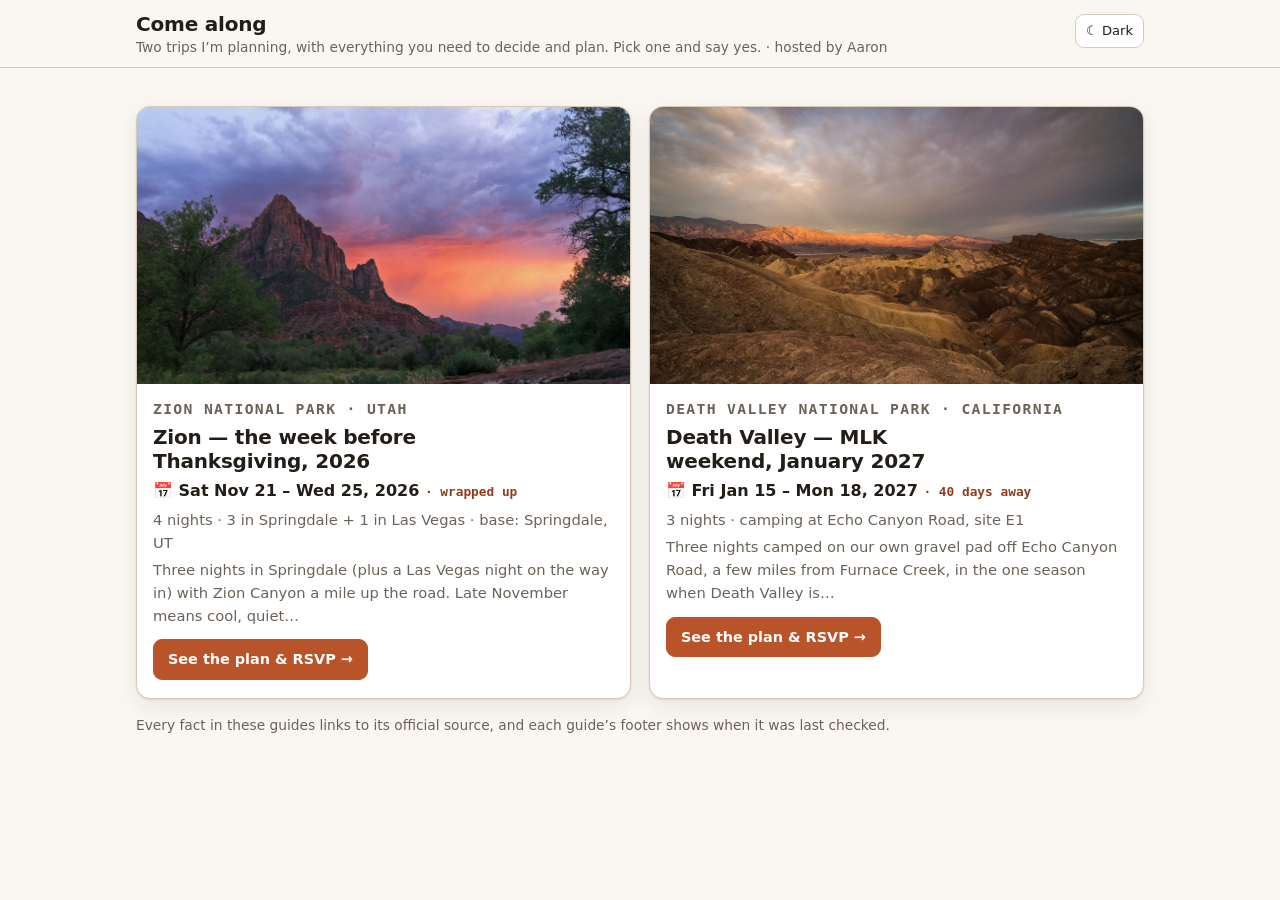
==== index.html @ 767392ad "v1.1: implement the three-persona critique - The Trip: I'm-in RSVP (email/text or copy-to-paste) car" ====
<!doctype html>
<html lang="en"><head><meta charset="utf-8"><meta name="viewport" content="width=device-width,initial-scale=1">
<title>Come along</title><meta name="description" content="Two trips I’m planning, with everything you need to decide and plan. Pick one and say yes.">
<meta property="og:title" content="Come along"><meta property="og:description" content="Two trips I’m planning, with everything you need to decide and plan. Pick one and say yes."><meta property="og:type" content="website"><meta property="og:image" content="https://aaronmsoto.github.io/travel-guides/guides/zion/img/hero.jpg"><meta property="og:url" content="https://aaronmsoto.github.io/travel-guides/"><meta name="twitter:card" content="summary_large_image"><meta name="robots" content="noindex">
<style>/* travel-guides shared theme v2 — tokens first, per-park overrides via --accent */
:root{
  --bg:#faf7f2; --surface:#ffffff; --surface2:#f1ece3; --ink:#221d17; --muted:#6b6259;
  --accent:#b8532a; --accent-ink:#8f3e1d; --accent-soft:#f6e6dd; --on-accent:#ffffff; --line:#d6c9b6;
  --good:#2f7d4a; --good-soft:#e5f2e9; --bad:#b83232; --bad-soft:#f9e6e6;
  --warn:#8a5a00; --warn-soft:#f8efd6; --info:#2a5f8f; --info-soft:#e3edf6;
  --shadow:0 1px 2px rgba(34,29,23,.10),0 8px 24px rgba(34,29,23,.08);
  --mono:ui-monospace,"SF Mono","Cascadia Code",Menlo,Consolas,monospace;
  --sans:system-ui,-apple-system,"Segoe UI",Roboto,"Helvetica Neue",sans-serif;
  --radius:14px; --maxw:1040px; --stick:120px;
}
@media (prefers-color-scheme: dark){:root:not([data-theme="light"]){
  --bg:#15120f; --surface:#1e1a16; --surface2:#28231e; --ink:#efe8df; --muted:#a3988c;
  --accent:#e58a5e; --accent-ink:#f0a57f; --accent-soft:#3a2418; --on-accent:#15120f; --line:#4a4239;
  --good:#5cbf7a; --good-soft:#17301f; --bad:#f08080; --bad-soft:#3a1c1c;
  --warn:#e0b04a; --warn-soft:#332a12; --info:#7fb2e0; --info-soft:#17283a;
  --shadow:0 1px 2px rgba(0,0,0,.35),0 6px 20px rgba(0,0,0,.3);
}}
:root[data-theme="dark"]{
  --bg:#15120f; --surface:#1e1a16; --surface2:#28231e; --ink:#efe8df; --muted:#a3988c;
  --accent:#e58a5e; --accent-ink:#f0a57f; --accent-soft:#3a2418; --on-accent:#15120f; --line:#4a4239;
  --good:#5cbf7a; --good-soft:#17301f; --bad:#f08080; --bad-soft:#3a1c1c;
  --warn:#e0b04a; --warn-soft:#332a12; --info:#7fb2e0; --info-soft:#17283a;
  --shadow:0 1px 2px rgba(0,0,0,.35),0 6px 20px rgba(0,0,0,.3);
}
*{box-sizing:border-box}
html{scroll-behavior:smooth}
html.lb-open{overflow:hidden}
html:has(dialog[open]){overflow:hidden}
body{margin:0;background:var(--bg);color:var(--ink);font:16px/1.55 var(--sans);-webkit-font-smoothing:antialiased}
a{color:var(--accent-ink);text-decoration:underline;text-decoration-color:color-mix(in srgb,var(--accent-ink) 40%,transparent);text-underline-offset:2px}
a:hover{text-decoration-color:currentColor}
h1,h2,h3,h4{line-height:1.2;text-wrap:balance;margin:0 0 .5em;letter-spacing:-.01em}
h2{font-size:1.5rem}
h3{font-size:1.12rem}
p{margin:.35em 0 .9em}
ul,ol{margin:.3em 0 1em;padding-left:1.25em}
li{margin:.3em 0}
img{max-width:100%;display:block}
code{font-family:var(--mono);font-size:.86em;background:var(--surface2);padding:.1em .35em;border-radius:4px}
small{font-size:.82em}
.visually-hidden{position:absolute!important;width:1px;height:1px;overflow:hidden;clip:rect(0 0 0 0);white-space:nowrap}
.skip{position:absolute;left:-999px;top:8px;background:var(--accent);color:var(--on-accent);padding:8px 12px;border-radius:8px;z-index:100}
.skip:focus{left:8px}
.mt{margin-top:.6em}.mt1{margin-top:1em}
a:focus-visible,nav.tabs a:focus-visible,button:focus-visible,select:focus-visible,input:focus-visible,summary:focus-visible,.ph:focus-visible,.tile:focus-visible{outline:2px solid var(--accent);outline-offset:2px}

/* header */
header.site{position:sticky;top:0;z-index:40;background:color-mix(in srgb,var(--bg) 90%,transparent);backdrop-filter:saturate(1.4) blur(10px);border-bottom:1px solid var(--line)}
.masthead{max-width:var(--maxw);margin:0 auto;padding:12px 16px 0;display:flex;align-items:flex-start;gap:12px;flex-wrap:wrap}
.masthead .titles{flex:1;min-width:200px}
.masthead h1{font-size:1.25rem;margin:0;line-height:1.2}
.masthead .sub{color:var(--muted);font-size:.86rem;margin:.1em 0 .6em}
.masthead .crumbs{font-family:var(--mono);font-size:.7rem;letter-spacing:.08em;text-transform:uppercase;color:var(--muted);margin:0 0 .15em}
.masthead .crumbs a{color:inherit;text-decoration:none;display:inline-block;padding:4px 0}
.masthead .crumbs a:hover{color:var(--accent-ink)}
.tools{display:flex;gap:6px;align-items:center;padding-top:2px}
.iconbtn{appearance:none;border:1px solid var(--line);background:var(--surface);color:var(--ink);border-radius:9px;padding:6px 10px;font:inherit;font-size:.82rem;cursor:pointer;display:inline-flex;gap:6px;align-items:center;text-decoration:none;min-height:32px}
.iconbtn:hover{background:var(--surface2)}
.iconbtn .cnt{font-family:var(--mono);font-size:.72rem;background:var(--accent);color:var(--on-accent);border-radius:99px;padding:0 6px;min-width:18px;text-align:center}
nav.tabs{max-width:var(--maxw);margin:0 auto;padding:0 16px;display:flex;gap:2px;overflow-x:auto;scrollbar-width:none;scroll-snap-type:x proximity;mask-image:linear-gradient(90deg,transparent 0,#000 14px,#000 calc(100% - 34px),transparent);-webkit-mask-image:linear-gradient(90deg,transparent 0,#000 14px,#000 calc(100% - 34px),transparent)}
nav.tabs::-webkit-scrollbar{display:none}
nav.tabs a{color:var(--muted);font-size:.92rem;font-weight:600;padding:9px 12px;border-bottom:3px solid transparent;white-space:nowrap;text-decoration:none;scroll-snap-align:center}
nav.tabs a:hover{color:var(--ink)}
nav.tabs a.on{color:var(--accent-ink);border-bottom-color:var(--accent)}
@media (max-width:720px){
  .masthead{padding-top:8px;gap:8px}
  .masthead h1{font-size:1.05rem}
  .masthead .crumbs{display:none}
  .masthead .sub{margin:.05em 0 .3em;font-size:.8rem;overflow:hidden;text-overflow:ellipsis;white-space:nowrap}
  body.scrolled .masthead .sub{display:none}
  .tools{padding-top:0}
  .iconbtn{padding:4px 8px;font-size:.78rem;min-height:28px}
}

main{max-width:var(--maxw);margin:0 auto;padding:22px 16px 80px}
.sec{display:none;scroll-margin-top:calc(var(--stick) + 12px)}
.sec.on{display:block}
.sec>h2.sech{font-size:1.6rem;margin:0 0 .25em}
.sec>p.lede,.lede{color:var(--muted);font-size:1.02rem;margin:0 0 1.2em;max-width:70ch}
.byline{font-family:var(--mono);font-size:.74rem;letter-spacing:.03em;color:var(--muted);margin:0 0 .8em}
[id]{scroll-margin-top:calc(var(--stick) + 12px)}

/* cards & blocks */
.card{background:var(--surface);border:1px solid var(--line);border-radius:var(--radius);padding:18px 20px;margin:0 0 16px;box-shadow:var(--shadow)}
.card>h2:first-child,.card>h3:first-child{margin-top:0}
.eyebrow{font-family:var(--mono);font-size:.7rem;font-weight:600;letter-spacing:.09em;text-transform:uppercase;color:var(--muted);margin:0 0 .4em}
.callout{border-left:4px solid var(--accent);background:var(--accent-soft);border-radius:0 10px 10px 0;padding:12px 16px;margin:0 0 16px}
.callout.warn{border-left-color:var(--warn);background:var(--warn-soft)}
.callout.info{border-left-color:var(--info);background:var(--info-soft)}
.callout.bad{border-left-color:var(--bad);background:var(--bad-soft)}
.callout.compact{padding:8px 12px;margin:.4em 0 .8em}
.callout p:last-child{margin-bottom:0}
.callout.alerts ul{margin:.2em 0 0;padding-left:1.1em}.callout.alerts li{margin:.35em 0}
.stale{font-family:var(--mono);text-transform:none;letter-spacing:0}
.stale.warn{color:var(--warn)}.stale.bad{color:var(--bad);font-weight:700}
.grid2{display:grid;grid-template-columns:repeat(auto-fit,minmax(280px,1fr));gap:16px;align-items:start}
.grid3{display:grid;grid-template-columns:repeat(auto-fit,minmax(220px,1fr));gap:14px;align-items:start}
.grid2>.card,.grid3>.card{margin:0}
.grid2,.grid3{margin-bottom:16px}
.chips{display:flex;flex-wrap:wrap;gap:8px;margin:.3em 0 1em;padding:0;list-style:none}
.chip{font-size:.82rem;background:var(--surface2);border:1px solid var(--line);border-radius:99px;padding:4px 12px;white-space:nowrap}
.tag{font-family:var(--mono);font-size:.68rem;letter-spacing:.04em;border-radius:6px;padding:2px 8px;background:var(--surface2);color:var(--muted);white-space:nowrap;text-transform:uppercase}
.tag.easy{background:var(--good-soft);color:var(--good)}
.tag.moderate{background:var(--warn-soft);color:var(--warn)}
.tag.strenuous,.tag.extreme{background:var(--bad-soft);color:var(--bad)}
.tag.permit{background:var(--info-soft);color:var(--info)}
.tag.type{background:var(--accent-soft);color:var(--accent-ink)}
.tag.reservable{background:var(--info-soft);color:var(--info)}
.tag.first-come{background:var(--good-soft);color:var(--good)}
.tag.mixed{background:var(--warn-soft);color:var(--warn)}
.tag.permit-only{background:var(--bad-soft);color:var(--bad)}
.meta{display:flex;flex-wrap:wrap;gap:6px;margin:0 0 8px}
table{width:100%;border-collapse:collapse;font-size:.92rem}
.tablewrap{overflow-x:auto;margin:.5em 0 1em}
th{text-align:left;font-family:var(--mono);font-size:.7rem;letter-spacing:.07em;text-transform:uppercase;color:var(--muted);font-weight:600;padding:8px 10px;border-bottom:2px solid var(--line)}
td{padding:9px 10px;border-bottom:1px solid var(--line);vertical-align:top}
tr:last-child td{border-bottom:0}
.linkrow{font-size:.86rem;color:var(--muted);margin:.4em 0 0}
.btn{appearance:none;font:inherit;font-size:.9rem;font-weight:600;border-radius:9px;padding:8px 14px;cursor:pointer;border:1px solid var(--line);background:var(--surface);color:var(--ink);text-decoration:none;display:inline-flex;gap:6px;align-items:center;min-height:36px}
.btn:hover{background:var(--surface2)}
.btn.small{padding:5px 10px;font-size:.82rem;min-height:30px}
.btn.primary{background:var(--accent);border-color:var(--accent);color:var(--on-accent)}
.btn.primary:hover{filter:brightness(1.06)}
.btn.ghost{border-color:transparent;background:none;color:var(--muted)}
.btn.ghost:hover{color:var(--ink);background:var(--surface2)}
.btn.ghost.danger{color:var(--bad)}
.btn.on{background:var(--accent-soft);border-color:var(--accent);color:var(--accent-ink)}
.btn[disabled]{opacity:.45;cursor:default}
.cta{display:flex;flex-wrap:wrap;gap:8px;margin:.8em 0 .4em}
details{border:1px solid var(--line);border-radius:10px;background:var(--surface);margin:0 0 10px}
details summary{cursor:pointer;padding:12px 16px;font-weight:600;list-style:none;display:flex;justify-content:space-between;gap:12px}
details summary::-webkit-details-marker{display:none}
details summary::after{content:"+";color:var(--muted);font-family:var(--mono)}
details[open] summary::after{content:"–"}
details .body{padding:0 16px 14px;color:var(--ink)}
details.other{background:none;border-style:dashed}
details.other .body{padding-top:12px}
.credit{font-size:.72rem;color:var(--muted);margin:.35em 0 0;font-family:var(--mono);letter-spacing:.01em;line-height:1.4;overflow-wrap:anywhere}
.credit.inl{display:inline;margin:0}
.credit a{color:inherit;display:inline-block;padding:4px 0}

/* hero */
.hero{position:relative;border-radius:var(--radius);overflow:hidden;margin:0 0 18px;background:var(--surface2);aspect-ratio:21/9;min-height:220px;max-height:460px;width:100%}
.hero img{width:100%;height:100%;object-fit:cover}
.hero .over{position:absolute;inset:auto 0 0 0;padding:28px 22px 16px;background:linear-gradient(transparent,rgba(0,0,0,.72));color:#fff}
.hero .over h2{font-size:clamp(1.5rem,4vw,2.4rem);margin:0;color:#fff;text-shadow:0 1px 8px rgba(0,0,0,.5)}
.hero .over p{margin:.2em 0 0;font-size:1.02rem;opacity:.95;text-shadow:0 1px 6px rgba(0,0,0,.5)}
.hero .credit{position:absolute;right:10px;top:8px;margin:0;background:rgba(0,0,0,.5);color:#fff;padding:2px 8px;border-radius:6px}
.hero .credit a{color:#fff;padding:0}
.facts{display:grid;grid-template-columns:repeat(auto-fit,minmax(128px,1fr));gap:10px;margin:0 0 20px}
.fact{background:var(--surface);border:1px solid var(--line);border-radius:12px;padding:10px 12px}
.fact .l{font-family:var(--mono);font-size:.66rem;letter-spacing:.08em;text-transform:uppercase;color:var(--muted)}
.fact .v{font-weight:650;font-size:.98rem;line-height:1.3;margin-top:2px}
.fact .n{font-size:.78rem;color:var(--muted);margin-top:2px}
.noimg{aspect-ratio:4/3;background:repeating-linear-gradient(135deg,var(--surface2) 0 12px,var(--surface) 12px 24px);min-height:120px;width:100%}

/* seasons */
.season{position:relative}
.season.ours{border-color:var(--accent);box-shadow:0 0 0 2px var(--accent-soft)}
.season .verdict{position:absolute;top:14px;right:14px}
.verdict{font-family:var(--mono);font-size:.68rem;letter-spacing:.06em;text-transform:uppercase;border-radius:6px;padding:3px 8px;font-weight:700}
.verdict.best{background:var(--good-soft);color:var(--good)}
.verdict.good{background:var(--info-soft);color:var(--info)}
.verdict.fair{background:var(--warn-soft);color:var(--warn)}
.verdict.hard{background:var(--bad-soft);color:var(--bad)}
.season .temps{font-family:var(--mono);font-size:.8rem;color:var(--muted);margin:-.3em 0 .6em}

/* top-10 */
.filters{display:flex;flex-wrap:wrap;gap:8px;align-items:center;margin:0 0 16px;position:sticky;top:var(--stick);z-index:30;background:var(--bg);padding:8px 0}
.filters select{font:inherit;font-size:.88rem;color:var(--ink);background:var(--surface);border:1px solid var(--line);border-radius:9px;padding:7px 10px;min-height:36px}
.filters .spacer{flex:1}
.filters .count{font-family:var(--mono);font-size:.78rem;color:var(--muted)}
.fbtn{appearance:none;font:inherit;font-size:.84rem;font-weight:600;border-radius:99px;padding:6px 13px;cursor:pointer;border:1px solid var(--line);background:var(--surface);color:var(--muted);min-height:34px}
.fbtn:hover{color:var(--ink)}
.fbtn.on{background:var(--accent);border-color:var(--accent);color:var(--on-accent)}
@media (max-width:720px){
  .filters{flex-wrap:nowrap;overflow-x:auto;scrollbar-width:none;gap:6px;margin:0 -16px 12px;padding:8px 16px;-webkit-overflow-scrolling:touch}
  .filters::-webkit-scrollbar{display:none}
  .filters .spacer{display:none}.filters .count{white-space:nowrap}
}
.attr{display:grid;grid-template-columns:minmax(0,300px) 1fr;gap:0;overflow:hidden;overflow:clip;padding:0;scroll-margin-top:calc(var(--stick) + 64px)}
.attr.hide{display:none}
.attr .pic{position:relative;background:var(--surface2);align-self:start}
@media (min-width:721px){.attr .pic{position:sticky;top:calc(var(--stick) + 64px)}}
.attr .pic img{width:100%;height:auto;aspect-ratio:4/3;object-fit:cover}
.attr .pic .noimg{aspect-ratio:4/3}
.attr .rank{position:absolute;left:10px;top:10px;width:38px;height:38px;border-radius:99px;background:var(--accent);color:var(--on-accent);font-family:var(--mono);font-weight:700;font-size:1rem;display:grid;place-items:center;box-shadow:0 2px 8px rgba(0,0,0,.35)}
.attr .body{padding:16px 20px 16px}
.attr .head{display:flex;flex-wrap:wrap;gap:8px 10px;align-items:center;margin-bottom:6px}
.attr h3{margin:0;font-size:1.28rem}
.attr .meta{margin:0 0 10px}
.stats{display:flex;flex-wrap:wrap;gap:8px 18px;margin:0 0 12px;padding:10px 12px;background:var(--surface2);border-radius:10px}
.stat{flex:1 1 130px;min-width:120px}
.stat .l{font-family:var(--mono);font-size:.62rem;letter-spacing:.08em;text-transform:uppercase;color:var(--muted)}
.stat .v{font-weight:600;font-size:.92rem;line-height:1.35}
.stat .v small{font-weight:400;color:var(--muted)}
.attr .summary{margin:0 0 .8em}
.attr .best{font-size:.9rem;margin:0 0 .6em}
.attr .tips{margin:.4em 0 .6em}
.attr .tips summary{padding:8px 12px;font-size:.9rem}
.attr .tips .body{padding:0 14px 8px}
.attr .tips ul{margin:.2em 0 .4em}
.attr .foot{display:flex;flex-wrap:wrap;gap:8px 14px;align-items:center;margin-top:8px;font-size:.86rem;color:var(--muted)}
.attr .foot .spacer{flex:1}
.attr .foot .src a{color:var(--muted);display:inline-block;padding:4px 0}
.attr .foot .credit{flex-basis:100%;margin:0}
@media (max-width:720px){.attr{grid-template-columns:1fr;scroll-margin-top:calc(var(--stick) + 12px)}.attr .pic{position:relative;top:auto}.attr .pic img{aspect-ratio:16/9}.stats{gap:8px 12px}.stat{flex:1 1 40%;min-width:0}}
.also li{margin:.6em 0;display:flex;gap:12px;align-items:flex-start}
.also .also-pic{flex:0 0 96px}
.also .also-pic img,.also .also-pic .noimg{width:96px;aspect-ratio:4/3;object-fit:cover;border-radius:8px;min-height:0}
.also .credit{display:block}

/* trip */
.tripbar{display:flex;flex-wrap:wrap;gap:6px 0;align-items:center;background:var(--accent-soft);border:1px solid color-mix(in srgb,var(--accent) 35%,transparent);border-radius:12px;padding:10px 14px;margin:0 0 18px;font-size:.92rem}
.tripbar[hidden]{display:none}
.tripbar>span{padding:0 10px 0 0;margin-right:10px;border-right:1px solid color-mix(in srgb,var(--accent) 30%,transparent)}
.tripbar>span:last-of-type,.tripbar .spacer{border-right:0}
.tripbar .tb-dates{font-weight:700}
.tripbar .tb-count{font-family:var(--mono);font-size:.82rem;font-weight:700;color:var(--accent-ink)}
.tripbar .spacer{flex:1;padding:0;margin:0}
.tripbar .btn{padding:6px 12px;font-size:.84rem}
.tripbar.past{opacity:.8}
@media (max-width:720px){.tripbar>span{border-right:0;padding:0;margin:0;flex-basis:100%}.tripbar .spacer{flex-basis:100%;height:4px}.tripbar .btn{width:100%;justify-content:center}}
.tripfacts .big{font-size:1.15rem;font-weight:700;margin:0 0 .3em;line-height:1.3}
.fact-card .linkrow{margin-top:.5em}
.costs{list-style:none;padding:0;margin:0}
.costs li{display:flex;flex-wrap:wrap;gap:0 8px;justify-content:space-between;padding:6px 0;border-bottom:1px dashed var(--line);font-size:.92rem}
.costs li:last-child{border-bottom:0}
.costs .cl{font-weight:600}.costs .cv{font-family:var(--mono);font-size:.85rem;white-space:nowrap}
.costs small{flex-basis:100%;color:var(--muted)}
.meter{display:grid;grid-template-columns:70px 1fr auto;gap:8px;align-items:center;margin:6px 0}
.meter .l{font-family:var(--mono);font-size:.68rem;text-transform:uppercase;letter-spacing:.06em;color:var(--muted)}
.meter .bar{height:10px;background:var(--surface2);border-radius:99px;overflow:hidden}
.meter .fill{height:100%;background:var(--accent);border-radius:99px;min-width:0}
.meter .v{font-family:var(--mono);font-size:.8rem;white-space:nowrap}
.base{display:grid;grid-template-columns:1fr;gap:16px}
.base.card{padding:18px 20px}
.base h3{font-size:1.3rem}
.base .base-pic img{border-radius:10px;aspect-ratio:4/3;object-fit:cover;width:100%}
@media (min-width:760px){.base{grid-template-columns:1fr 340px}.base .base-pic{order:2}}
.tl{list-style:none;margin:0;padding:0 0 0 2px}
.tl li{display:grid;grid-template-columns:120px 1fr;gap:12px;padding:8px 0;border-bottom:1px dashed var(--line)}
.tl li:last-child{border-bottom:0}
.tl .when{font-family:var(--mono);font-size:.78rem;color:var(--accent-ink);font-weight:600;padding-top:3px}
@media (max-width:520px){.tl li{grid-template-columns:1fr}.tl .when{padding-top:0}}
.tiles{display:grid;grid-template-columns:repeat(auto-fill,minmax(200px,1fr));gap:12px;margin:0 0 20px}
.tile{position:relative;display:block;border-radius:12px;overflow:hidden;background:var(--surface2);aspect-ratio:4/3;text-decoration:none;color:#fff;border:1px solid var(--line)}
.tile img{width:100%;height:100%;object-fit:cover;transition:transform .3s}
.tile:hover img{transform:scale(1.04)}
.tile .noimg{height:100%;min-height:0}
.tile .tile-b{position:absolute;inset:auto 0 0 0;padding:26px 10px 8px;background:linear-gradient(transparent,rgba(0,0,0,.8));display:block;line-height:1.25}
.tile .tile-b b{display:block;font-size:.95rem;text-shadow:0 1px 4px rgba(0,0,0,.6)}
.tile .tile-b small{display:block;font-size:.72rem;opacity:.9}
.tile .tile-n{position:absolute;left:8px;top:-22px;width:26px;height:26px;border-radius:99px;background:var(--accent);color:var(--on-accent);font-family:var(--mono);font-size:.78rem;font-weight:700;display:grid;place-items:center;box-shadow:0 1px 4px rgba(0,0,0,.4)}
.conds{grid-template-columns:repeat(auto-fit,minmax(250px,1fr))}
.conds .card{padding:14px 16px}
.conds p:last-child{margin-bottom:0}
.conds .eyebrow{color:var(--accent-ink)}
.checks{list-style:none;padding:0;margin:.3em 0 .5em}
.checks li{margin:.2em 0}
.checks label{display:flex;gap:10px;align-items:flex-start;cursor:pointer;padding:4px 0}
.checks input{width:20px;height:20px;margin:2px 0 0;accent-color:var(--accent);flex:0 0 auto}
.checks input:checked+span{color:var(--muted);text-decoration:line-through}
.join{border:2px solid var(--accent)}
.join .how{margin-top:.4em}
.keydates .tl li{grid-template-columns:150px 1fr}
@media (max-width:520px){.keydates .tl li{grid-template-columns:1fr}}
.trip-empty{color:var(--muted)}
.trip-list{list-style:none;padding:0;margin:0 0 6px}
.trip-list li{display:flex;gap:10px;align-items:center;padding:8px 0;border-bottom:1px solid var(--line)}
.trip-list li:last-child{border-bottom:0}
.trip-list .n{font-family:var(--mono);color:var(--muted);font-size:.8rem;width:22px}
.trip-list .t{flex:1}
.trip-list .t small{display:block;color:var(--muted)}
.trip-list button{font-size:.8rem}
.flash{animation:flash 1.6s ease-out}
@keyframes flash{0%{box-shadow:0 0 0 3px var(--accent)}100%{box-shadow:var(--shadow)}}

/* stay */
.stay{padding:16px 20px}
.stay h3{margin:0 0 2px}
.stay .where{color:var(--muted);font-size:.9rem;margin:0 0 8px}
.stay.ours{border:2px solid var(--accent)}
.ours-flag{color:var(--accent-ink);margin-bottom:.6em}
.stay-grid{display:grid;grid-template-columns:1fr;gap:14px}
@media (min-width:760px){.stay-grid{grid-template-columns:280px 1fr}}
.stay-pic img{border-radius:10px;aspect-ratio:4/3;object-fit:cover;width:100%}
.kv{display:grid;grid-template-columns:repeat(auto-fit,minmax(150px,1fr));gap:8px 12px;margin:8px 0 10px}
.kv .l{font-family:var(--mono);font-size:.62rem;letter-spacing:.08em;text-transform:uppercase;color:var(--muted)}
.kv .v{font-size:.92rem;font-weight:600}
.amen{display:flex;flex-wrap:wrap;gap:6px;margin:6px 0 10px}
.amen span{font-size:.78rem;background:var(--surface2);border-radius:6px;padding:2px 8px}
details.how summary{font-size:.92rem;padding:10px 14px}

/* safety */
.safety.critical{border-left:4px solid var(--bad)}
.safety.important{border-left:4px solid var(--warn)}
.safety.note{border-left:4px solid var(--info)}

/* photos & map */
.viewsw{display:flex;gap:8px;margin:0 0 14px}
.albh{display:flex;align-items:baseline;gap:12px;margin:.6em 0 .5em;flex-wrap:wrap}
.pgrid{display:grid;grid-template-columns:repeat(auto-fill,minmax(180px,1fr));gap:10px;margin:0 0 20px}
.ph{appearance:none;border:0;padding:0;background:var(--surface2);border-radius:10px;overflow:hidden;cursor:pointer;position:relative;aspect-ratio:4/3;text-align:left;color:#fff}
.ph img{width:100%;height:100%;object-fit:cover;transition:transform .3s}
.ph:hover img{transform:scale(1.03)}
.ph .cap{position:absolute;inset:auto 0 0 0;padding:18px 8px 6px;font-size:.72rem;color:#fff;background:linear-gradient(transparent,rgba(0,0,0,.75));line-height:1.25;display:-webkit-box;-webkit-line-clamp:1;-webkit-box-orient:vertical;overflow:hidden}
.ph:hover .cap,.ph:focus-visible .cap{-webkit-line-clamp:3}
.map{height:min(70vh,560px);border-radius:var(--radius);border:1px solid var(--line);background:var(--surface2)}
.legend{margin:0 0 10px}
.legend li{display:inline-flex;align-items:center;gap:6px;font-size:.82rem;color:var(--muted)}
.pin-key,.pin span{display:inline-grid;place-items:center;width:24px;height:24px;border-radius:99px;color:#fff;font:700 .7rem/1 var(--mono);box-shadow:0 1px 5px rgba(0,0,0,.4);border:2px solid #fff}
.pin span{width:26px;height:26px}
.pin-key.accent,.pin span.accent{background:var(--accent);color:var(--on-accent)}
.pin-key.good,.pin span.good{background:var(--good)}
.pin-key.info,.pin span.info{background:var(--info)}
.leaflet-popup-content{font:14px/1.4 var(--sans);color:#222}
.lightbox{border:0;padding:0;background:transparent;max-width:100vw;max-height:100vh;width:100vw;height:100vh;margin:0}
.lightbox::backdrop{background:rgba(0,0,0,.96)}
.lightbox figure{margin:0;width:100vw;height:100vh;display:flex;flex-direction:column;align-items:center;justify-content:center;gap:10px;padding:16px}
.lightbox img{max-width:100%;max-height:calc(100vh - 110px);object-fit:contain;border-radius:8px}
.lightbox figcaption{color:#fff;text-align:center;max-width:70ch}
.lightbox .lb-cap{display:block;font-size:1rem}
.lightbox .lb-meta{display:block;font-size:.8rem;opacity:.75;font-family:var(--mono)}
.lightbox .lb-meta a{color:#fff}
.lb-x,.lb-nav{position:fixed;appearance:none;border:0;background:rgba(255,255,255,.12);color:#fff;font-size:1.8rem;line-height:1;width:46px;height:46px;border-radius:99px;cursor:pointer;z-index:2}
.lb-x{top:14px;right:14px}
.lb-nav{top:50%;transform:translateY(-50%)}
.lb-prev{left:12px}.lb-next{right:12px}
.lb-x:hover,.lb-nav:hover{background:rgba(255,255,255,.28)}
@media (max-width:600px){.lb-nav{top:auto;bottom:14px;transform:none}}

/* footer */
footer.site{max-width:var(--maxw);margin:0 auto;padding:20px 16px 60px;color:var(--muted);font-size:.84rem;border-top:1px solid var(--line)}
footer.site h2{font-size:1rem;color:var(--ink)}
footer.site ul{columns:2;column-gap:30px}
@media (max-width:640px){footer.site ul{columns:1}}
footer.site li{break-inside:avoid}

/* landing */
.guides{display:grid;grid-template-columns:repeat(auto-fit,minmax(300px,1fr));gap:18px;margin:16px 0}
.gcard{display:block;text-decoration:none;color:inherit;border:1px solid var(--line);border-radius:var(--radius);overflow:hidden;background:var(--surface);box-shadow:var(--shadow)}
.gcard:hover{border-color:var(--accent)}
.gcard img,.gcard .noimg{aspect-ratio:16/9;object-fit:cover;width:100%;min-height:0}
.gcard .b{padding:14px 16px}
.gcard h2{margin:0 0 .3em;font-size:1.25rem}
.gcard p{margin:0 0 .3em;color:var(--muted);font-size:.92rem}
.gcard .gdates{color:var(--ink);font-weight:700;font-size:1rem}
.gcard .gdates .tb-count{font-family:var(--mono);font-size:.8rem;color:var(--accent-ink);font-weight:600}
.gcard .cta{margin-top:.8em}

/* motion */
@media (prefers-reduced-motion: reduce){
  html{scroll-behavior:auto}
  *,*::before,*::after{animation-duration:.01ms!important;animation-iteration-count:1!important;transition-duration:.01ms!important}
}

@media print{
  header.site{position:static;backdrop-filter:none}
  nav.tabs,.tools,.filters,.btn,.skip,.tripbar,.viewsw,#mapwrap,.cta,.copylink{display:none!important}
  .sec{display:block!important;break-before:page}
  .sec:first-of-type{break-before:auto}
  .attr{grid-template-columns:1fr}
  .attr .pic{position:static}
  .attr .pic img{max-height:260px}
  details{border:0}details summary::after{content:""}
  details:not([open]) .body{display:block}
  a{color:inherit;text-decoration:none}
  a[href^="http"]::after{content:" (" attr(href) ")";font-size:.8em;word-break:break-all;color:#555}
  .credit a::after,.hero .credit a::after,nav a::after{content:""}
  #tripCountdown,#tripCountdown2,#staleNote{display:none}
  body{font-size:12px}
  body.print-picks .sec{display:none!important}
  body.print-picks #trip{display:block!important;break-before:auto}
  body.print-picks #trip>*:not(#picks):not(.sech){display:none!important}
}
</style></head><body data-slug="landing" data-name="Come along">
<a class="skip" href="#main">Skip to content</a>
<header class="site"><div class="masthead"><div class="titles"><h1>Come along</h1><p class="sub">Two trips I’m planning, with everything you need to decide and plan. Pick one and say yes. · hosted by Aaron</p></div><div class="tools"><button type="button" class="iconbtn" id="themeBtn">☾ Dark</button></div></div></header>
<main id="main"><div class="guides"><a class="gcard" href="guides/zion/index.html#trip"><img src="guides/zion/img/hero.jpg" alt="Zion Canyon at sunrise with the Virgin River below towering red and cream sandstone walls" loading="lazy" onerror="this.replaceWith(Object.assign(document.createElement('div'),{className:'noimg'}))"><div class="b"><p class="eyebrow">Zion National Park · Utah</p><h2>Zion — the week before Thanksgiving, 2026</h2><p class="gdates">📅 Sat Nov 21 – Wed 25, 2026 <span class="tb-count" data-start="2026-11-21" data-end="2026-11-25"></span></p><p>4 nights · 3 in Springdale + 1 in Las Vegas · base: Springdale, UT</p><p class="linkrow">Three nights in Springdale (plus a Las Vegas night on the way in) with Zion Canyon a mile up the road. Late November means cool, quiet…</p><p class="cta"><span class="btn primary">See the plan &amp; RSVP →</span></p></div></a><a class="gcard" href="guides/death-valley/index.html#trip"><img src="guides/death-valley/img/zabriskie-point.jpg" alt="Sunrise light on the golden badlands at Zabriskie Point, Death Valley" loading="lazy" onerror="this.replaceWith(Object.assign(document.createElement('div'),{className:'noimg'}))"><div class="b"><p class="eyebrow">Death Valley National Park · California</p><h2>Death Valley — MLK weekend, January 2027</h2><p class="gdates">📅 Fri Jan 15 – Mon 18, 2027 <span class="tb-count" data-start="2027-01-15" data-end="2027-01-18"></span></p><p>3 nights · camping at Echo Canyon Road, site E1</p><p class="linkrow">Three nights camped on our own gravel pad off Echo Canyon Road, a few miles from Furnace Creek, in the one season when Death Valley is…</p><p class="cta"><span class="btn primary">See the plan &amp; RSVP →</span></p></div></a></div>
<p class="linkrow">Every fact in these guides links to its official source, and each guide’s footer shows when it was last checked.</p></main>
<script>"use strict";
(function(){
  const SLUG=document.body.dataset.slug||"guide";
  const KEY="tg:"+SLUG;
  const $=(s,r)=>(r||document).querySelector(s), $$=(s,r)=>Array.from((r||document).querySelectorAll(s));
  function esc(s){return String(s).replace(/&/g,"&amp;").replace(/</g,"&lt;")}
  function load(){try{return JSON.parse(localStorage.getItem(KEY)||"{}")||{}}catch(e){return {}}}
  function save(st){try{localStorage.setItem(KEY,JSON.stringify(st))}catch(e){}}
  let ST=load(); if(!Array.isArray(ST.trip))ST.trip=[]; if(!ST.pack||typeof ST.pack!=="object")ST.pack={};
  const REDUCE=matchMedia("(prefers-reduced-motion: reduce)").matches;
  const SB=REDUCE?"auto":"smooth";
  const RSVP=(()=>{try{return JSON.parse(($("#rsvpdata")||{}).textContent||"null")}catch(e){return null}})();
  function announce(msg){const n=$("#copyStatus");if(n){n.textContent="";setTimeout(()=>n.textContent=msg,20)}}

  // ---- theme toggle ----
  const tbtn=$("#themeBtn");
  function applyTheme(){
    let t=null;try{t=localStorage.getItem("tg:theme")}catch(e){}
    if(t)document.documentElement.dataset.theme=t;else delete document.documentElement.dataset.theme;
    if(tbtn){const dark=t?t==="dark":matchMedia("(prefers-color-scheme: dark)").matches;tbtn.textContent=dark?"☀︎ Light":"☾ Dark";tbtn.setAttribute("aria-label",dark?"Switch to light theme":"Switch to dark theme")}
  }
  if(tbtn)tbtn.addEventListener("click",()=>{
    const cur=document.documentElement.dataset.theme||(matchMedia("(prefers-color-scheme: dark)").matches?"dark":"light");
    const nxt=cur==="dark"?"light":"dark";try{localStorage.setItem("tg:theme",nxt)}catch(e){}applyTheme();
  });
  applyTheme();

  // ---- countdown (guide banner + landing cards) ----
  function countdown(el){
    const st=new Date(el.dataset.start+"T00:00:00"),en=new Date(el.dataset.end+"T23:59:59"),now=new Date();
    const days=Math.ceil((st-now)/864e5);
    return days>1?days+" days away":days===1?"tomorrow":now<=en?"happening now":"wrapped up";
  }
  $$(".gcard .tb-count").forEach(n=>n.textContent="· "+countdown(n));

  // ---- section router (hash-based, shareable) ----
  const secs=$$("main section.sec"), tabs=$$("nav.tabs a[data-sec]");
  if(!secs.length)return;
  function stickyOffset(){
    const hd=$("header.site");let off=hd?hd.offsetHeight:0;
    const f=$(".filters");if(f&&getComputedStyle(f).position==="sticky"&&f.offsetParent)off+=f.offsetHeight;
    return off+12;
  }
  function scrollToEl(el){const y=el.getBoundingClientRect().top+window.scrollY-stickyOffset();window.scrollTo({top:Math.max(0,y),behavior:SB})}
  function show(id,sub){
    let i=secs.findIndex(s=>s.id===id);
    if(i<0){i=0;try{history.replaceState(null,"","#"+secs[0].id)}catch(e){}}
    secs.forEach((s,k)=>s.classList.toggle("on",k===i));
    tabs.forEach(a=>{const on=a.dataset.sec===secs[i].id;a.classList.toggle("on",on);a.setAttribute("aria-current",on?"page":"false")});
    document.title=(secs[i].dataset.title||"")+" · "+document.body.dataset.name;
    const tbar=$(".tripbar");if(tbar)tbar.hidden=(secs[i].id==="trip");
    const note=$("#routeNote");if(note)note.remove();
    if(sub&&!/^picks=/.test(sub)){
      const el=document.getElementById(sub);
      if(el){el.classList.remove("hide");requestAnimationFrame(()=>{scrollToEl(el);el.classList.add("flash");setTimeout(()=>el.classList.remove("flash"),1800)})}
      else{secs[i].insertAdjacentHTML("afterbegin",'<p class="callout warn" id="routeNote" role="status">We couldn’t find that spot in this guide — here’s the full section.</p>');window.scrollTo({top:0})}
    } else window.scrollTo({top:0});
    const tab=tabs[i];if(tab&&tab.scrollIntoView)tab.scrollIntoView({inline:"center",block:"nearest"});
  }
  function parseHash(){const h=location.hash.replace(/^#/,"");const k=h.indexOf("/");return k<0?[h,""]:[h.slice(0,k),h.slice(k+1)]}
  function route(){
    const [id,sub]=parseHash();
    if(sub&&/^picks=/.test(sub)){ // incoming shared picks: merge into local list
      const ids=sub.slice(6).split(",").filter(Boolean);let added=0;
      ids.forEach(x=>{if(document.getElementById(x)&&!ST.trip.includes(x)){ST.trip.push(x);added++}});
      if(added){save(ST)}
      try{history.replaceState(null,"","#trip/picks")}catch(e){}
      show("trip","picks");tripBtnState();return;
    }
    show(id||secs[0].id,sub);
  }
  window.addEventListener("hashchange",route);
  try{history.scrollRestoration="manual"}catch(e){}
  function setStick(){const hd=$("header.site");if(hd)document.documentElement.style.setProperty("--stick",hd.offsetHeight+"px")}
  setStick();window.addEventListener("resize",setStick);
  // compact masthead once scrolled (mobile)
  let lastScrolled=false;
  window.addEventListener("scroll",()=>{const s=window.scrollY>60;if(s!==lastScrolled){lastScrolled=s;document.body.classList.toggle("scrolled",s);setStick()}},{passive:true});

  // ---- trip countdown + share ----
  const tb=$(".tripbar");
  if(tb){const txt=countdown(tb);$$("#tripCountdown,#tripCountdown2").forEach(n=>n.textContent=txt);if(txt==="wrapped up")tb.classList.add("past")}
  function copy(text,btn,label,done){
    (navigator.clipboard?navigator.clipboard.writeText(text):Promise.reject()).then(()=>{if(btn){const o=btn.textContent;btn.textContent=done||"Copied ✓";setTimeout(()=>btn.textContent=o,1800)}announce(label||"Copied to clipboard")},()=>{prompt("Copy this:",text)});
  }
  function pageUrl(){return (RSVP&&RSVP.url)||(location.origin+location.pathname)}

  // ---- staleness ----
  (function(){const v=document.body.dataset.verified;const n=$("#staleNote");if(!v||!n)return;const days=Math.floor((Date.now()-new Date(v+"T00:00:00"))/864e5);
    if(days>90){n.textContent="· "+days+" days old — re-check the official pages";n.className="stale bad"}else if(days>30){n.textContent="· checked "+days+" days ago — confirm before you go";n.className="stale warn"}})();

  // ---- Top-10 filters ----
  const cards=$$(".attr");
  const fbar=$("#filters");
  const F={type:"all",diff:"all",permit:false,trip:false};
  function applyFilters(){
    let n=0;
    cards.forEach(c=>{
      const d=c.dataset;let ok=true;
      if(F.type!=="all"&&F.type!==(d.type||""))ok=false;
      if(F.diff!=="all"&&F.diff!==(d.difficulty||""))ok=false;
      if(F.permit&&d.permit!=="none")ok=false;
      if(F.trip&&!ST.trip.includes(c.id))ok=false;
      c.classList.toggle("hide",!ok); if(ok)n++;
    });
    const cnt=$("#fcount");if(cnt)cnt.textContent=n===cards.length?"Showing all "+n:"Showing "+n+" of "+cards.length;
    const none=$("#fnone");if(none)none.hidden=n>0;
    const clr=$("#fclear");if(clr)clr.disabled=(F.type==="all"&&F.diff==="all"&&!F.permit&&!F.trip);
  }
  if(fbar){
    fbar.addEventListener("click",e=>{
      const b=e.target.closest("[data-ftype]");if(b){F.type=b.dataset.ftype;$$("[data-ftype]",fbar).forEach(x=>{x.classList.toggle("on",x===b);x.setAttribute("aria-pressed",x===b)});applyFilters();return}
      const t=e.target.closest("[data-ftoggle]");if(t){F[t.dataset.ftoggle]=!F[t.dataset.ftoggle];t.classList.toggle("on",F[t.dataset.ftoggle]);t.setAttribute("aria-pressed",F[t.dataset.ftoggle]);applyFilters()}
    });
    const sel=$("#fdiff",fbar);if(sel)sel.addEventListener("change",()=>{F.diff=sel.value;applyFilters()});
    const clr=$("#fclear");if(clr)clr.addEventListener("click",()=>{F.type="all";F.diff="all";F.permit=false;F.trip=false;$$("[data-ftype]",fbar).forEach(x=>{x.classList.toggle("on",x.dataset.ftype==="all");x.setAttribute("aria-pressed",x.dataset.ftype==="all")});$$("[data-ftoggle]",fbar).forEach(x=>{x.classList.remove("on");x.setAttribute("aria-pressed","false")});if(sel)sel.value="all";applyFilters()});
  }

  // ---- My picks (localStorage + shareable) ----
  function pickNames(){return ST.trip.map(id=>cards.find(c=>c.id===id)).filter(Boolean).map(c=>c.dataset.name)}
  function picksUrl(){return pageUrl()+"#trip/picks="+ST.trip.join(",")}
  function rsvpText(){
    const who=RSVP?RSVP.contactName||RSVP.host:"";
    const names=pickNames();
    return "Hi "+(who||"there")+" — I’m in for "+(RSVP?RSVP.title+" ("+RSVP.dates+")":"the trip")+".\n"+
      "People: \nNights: \nDriving: \n"+(names.length?"My picks: "+names.join(", ")+"\n":"")+(names.length?picksUrl():pageUrl());
  }
  function tripBtnState(){
    cards.forEach(c=>{const b=$(".addtrip",c);if(!b)return;const on=ST.trip.includes(c.id);b.classList.toggle("on",on);b.setAttribute("aria-pressed",on);b.textContent=on?"✓ In my picks":"+ Add to my picks"});
    const cnt=$("#tripCount");if(cnt){cnt.textContent=ST.trip.length;cnt.hidden=!ST.trip.length}
    renderTrip();
  }
  function renderTrip(){
    const box=$("#picksBox");if(!box)return;
    if(!ST.trip.length){box.innerHTML='<p class="trip-empty">Nothing picked yet. Tap a tile above or open <a href="#top10">Top 10</a> and hit <b>Add to my picks</b> on anything you’d want to do. Your picks are kept in this browser and go out with your RSVP.</p>';return}
    let permits=0;
    const items=ST.trip.map(id=>cards.find(c=>c.id===id)).filter(Boolean).map((c,i)=>{
      const d=c.dataset;if(d.permit!=="none")permits++;
      return '<li><span class="n">'+(i+1)+'</span><span class="t"><a href="#top10/'+esc(c.id)+'">'+esc(d.name)+'</a><small>'+esc([d.typeLabel,d.difficultyLabel,d.time].filter(Boolean).join(" · "))+(d.permit!=="none"?' · permit '+esc(d.permit):'')+'</small></span><button type="button" class="btn ghost rmtrip" data-id="'+esc(c.id)+'" aria-label="Remove '+esc(d.name)+'">Remove</button></li>';
    }).join("");
    box.innerHTML='<ul class="trip-list">'+items+'</ul><p class="linkrow">'+ST.trip.length+' of '+cards.length+' picked'+(permits?' · <b>'+permits+'</b> need'+(permits>1?'':'s')+' a permit or lottery':'')+' · kept in this browser</p>'+
      '<p class="cta"><button type="button" class="btn primary" id="picksSend">Send my picks with my RSVP</button> <button type="button" class="btn" id="picksCopy">Copy a link to my picks</button> <button type="button" class="btn ghost" id="tripPrint">Print my picks</button> <button type="button" class="btn ghost danger" id="tripClear">Clear</button></p>';
    $("#picksSend",box).addEventListener("click",()=>{const r=$(".rsvp");if(r)r.click();else copy(rsvpText(),$("#picksSend",box),"RSVP copied","Copied ✓")});
    $("#picksCopy",box).addEventListener("click",e=>copy(picksUrl(),e.currentTarget,"Link to your picks copied"));
    $("#tripPrint",box).addEventListener("click",()=>{document.body.classList.add("print-picks");addEventListener("afterprint",()=>document.body.classList.remove("print-picks"),{once:true});window.print()});
    $("#tripClear",box).addEventListener("click",()=>{if(confirm("Clear your picks?")){ST.trip=[];save(ST);tripBtnState();applyFilters()}});
  }
  document.addEventListener("click",e=>{
    const b=e.target.closest(".addtrip");if(b){const c=b.closest(".attr");const i=ST.trip.indexOf(c.id);if(i>=0)ST.trip.splice(i,1);else ST.trip.push(c.id);save(ST);tripBtnState();if(F.trip)applyFilters();announce(i>=0?"Removed from your picks":"Added to your picks");return}
    const r=e.target.closest(".rmtrip");if(r){ST.trip=ST.trip.filter(x=>x!==r.dataset.id);save(ST);tripBtnState();if(F.trip)applyFilters();return}
    const cp=e.target.closest(".copylink");if(cp){copy(pageUrl()+"#top10/"+cp.dataset.id,cp,"Link copied","Link copied");return}
    const sp=e.target.closest(".sharepage");if(sp){copy(pageUrl()+"#trip",sp,"Link copied","Link copied ✓");return}
    const rs=e.target.closest(".rsvp");
    if(rs){
      const text=rsvpText();
      if(rs.dataset.kind==="mail"){const subj=(RSVP?RSVP.title:"Trip")+" — count me in";rs.href=rs.href.split("?")[0]+"?subject="+encodeURIComponent(subj)+"&body="+encodeURIComponent(text);return}
      if(rs.dataset.kind==="sms"){rs.href=rs.href.split("?")[0]+"?&body="+encodeURIComponent(text);return}
      e.preventDefault();copy(text,rs,"RSVP copied — paste it into the chat","RSVP copied ✓ — paste it into the chat");
    }
  });
  tripBtnState();applyFilters();

  // ---- packing checklist ----
  const packs=$$("[data-pack]");
  function packState(){packs.forEach(c=>{c.checked=!!ST.pack[c.dataset.pack]});const n=packs.filter(c=>c.checked).length;const pc=$("#packCount");if(pc)pc.textContent=packs.length?(n+" of "+packs.length+" packed · ticks are saved in this browser"):""}
  packs.forEach(c=>c.addEventListener("change",()=>{ST.pack[c.dataset.pack]=c.checked;save(ST);packState()}));
  packState();

  // ---- photos: grid/map switch, lightbox, lazy Leaflet map ----
  const MD=(()=>{try{return JSON.parse(($("#mapdata")||{}).textContent||"null")}catch(e){return null}})();
  const lb=$("#lightbox");let lbi=0;
  function lbShow(i){
    if(!MD||!MD.photos.length||!lb)return;lbi=(i+MD.photos.length)%MD.photos.length;const p=MD.photos[lbi];
    const im=$("img",lb);im.src=p.file;im.alt=p.caption||"";
    $(".lb-cap",lb).textContent=p.caption||"";
    const meta=[p.album,p.placeName?(p.approx?"near ":"")+p.placeName:null,p.taken?p.taken.slice(0,10):null].filter(Boolean).join(" · ");
    $(".lb-meta",lb).innerHTML=esc(meta)+(p.place&&p.place!=="base"?' · <a href="#top10/'+esc(p.place)+'">see the card</a>':'')+"  ("+(lbi+1)+"/"+MD.photos.length+")";
    if(!lb.open){lb.showModal();document.documentElement.classList.add("lb-open")}
    const nx=MD.photos[(lbi+1)%MD.photos.length];if(nx){const pre=new Image();pre.src=nx.file}
  }
  document.addEventListener("click",e=>{
    const ph=e.target.closest(".ph[data-i]");if(ph){lbShow(+ph.dataset.i);return}
    const nb=e.target.closest("[data-lb]");if(nb&&lb){const k=nb.dataset.lb;if(k==="close")lb.close();else lbShow(lbi+(k==="next"?1:-1));return}
    if(lb&&lb.open&&e.target===lb)lb.close();
  });
  if(lb){lb.addEventListener("keydown",e=>{if(e.key==="ArrowRight")lbShow(lbi+1);else if(e.key==="ArrowLeft")lbShow(lbi-1)});
    let tx=null;lb.addEventListener("touchstart",e=>{tx=e.touches[0].clientX},{passive:true});
    lb.addEventListener("touchmove",e=>{e.preventDefault()},{passive:false});
    lb.addEventListener("touchend",e=>{if(tx===null)return;const dx=e.changedTouches[0].clientX-tx;if(Math.abs(dx)>50)lbShow(lbi+(dx<0?1:-1));tx=null});
    lb.addEventListener("close",()=>{$("img",lb).src="";document.documentElement.classList.remove("lb-open")});}
  let mapObj=null,leafletLoading=null;
  const LEAFLET={js:"https://cdnjs.cloudflare.com/ajax/libs/leaflet/1.9.4/leaflet.min.js",jsSri:"sha384-NElt3Op+9NBMCYaef5HxeJmU4Xeard/Lku8ek6hoPTvYkQPh3zLIrJP7KiRocsxO",css:"https://cdnjs.cloudflare.com/ajax/libs/leaflet/1.9.4/leaflet.min.css",cssSri:"sha384-c6Rcwz4e4CITMbu/NBmnNS8yN2sC3cUElMEMfP3vqqKFp7GOYaaBBCqmaWBjmkjb"};
  function loadLeaflet(){
    if(window.L)return Promise.resolve();
    if(leafletLoading)return leafletLoading;
    leafletLoading=new Promise((res,rej)=>{
      const css=document.createElement("link");css.rel="stylesheet";css.href=LEAFLET.css;css.integrity=LEAFLET.cssSri;css.crossOrigin="anonymous";document.head.appendChild(css);
      const sc=document.createElement("script");sc.src=LEAFLET.js;sc.integrity=LEAFLET.jsSri;sc.crossOrigin="anonymous";sc.onload=res;sc.onerror=rej;document.head.appendChild(sc);
    });return leafletLoading;
  }
  function buildMap(){
    if(mapObj||!MD||!window.L)return;
    const el=$("#map");if(!el)return;
    mapObj=L.map(el,{scrollWheelZoom:false});
    L.tileLayer("https://tile.openstreetmap.org/{z}/{x}/{y}.png",{maxZoom:17,attribution:"© OpenStreetMap"}).addTo(mapObj);
    const bounds=[];
    const pin=(cls,txt)=>L.divIcon({className:"pin",html:'<span class="'+cls+'">'+txt+'</span>',iconSize:[26,26],iconAnchor:[13,13],popupAnchor:[0,-12]});
    MD.points.forEach(p=>{
      const isBase=p.kind==="base";
      const m=L.marker([p.lat,p.lng],{icon:pin(isBase?"info":"accent",isBase?"⌂":p.rank),title:p.name,zIndexOffset:isBase?500:0}).addTo(mapObj);
      m.bindPopup('<b>'+esc(p.name)+'</b>'+(p.thumb?'<br><img src="'+p.thumb+'" alt="" style="width:180px;border-radius:6px;margin-top:6px">':'')+(isBase?'':'<br><a href="#top10/'+esc(p.id)+'">Open card</a>'));
      bounds.push([p.lat,p.lng]);
    });
    const groups={};MD.photos.forEach((p,i)=>{if(p.lat==null)return;const k=p.lat.toFixed(4)+","+p.lng.toFixed(4);(groups[k]=groups[k]||[]).push(i)});
    Object.values(groups).forEach(ids=>{
      const p=MD.photos[ids[0]];const off=p.approx?0.006:0;
      const m=L.marker([p.lat+off,p.lng-off],{icon:pin("good","📷"),title:ids.length+" photo(s)",zIndexOffset:1000}).addTo(mapObj);
      m.bindPopup('<div class="popphotos">'+ids.map(i=>'<img src="'+MD.photos[i].thumb+'" alt="" data-lbi="'+i+'" style="width:84px;height:64px;object-fit:cover;border-radius:5px;margin:2px;cursor:pointer">').join("")+'</div><small>'+ids.length+' photo'+(ids.length>1?'s':'')+(p.placeName?' '+(p.approx?'near ':'at ')+esc(p.placeName):'')+'</small>');
      bounds.push([p.lat,p.lng]);
    });
    if(bounds.length)mapObj.fitBounds(bounds,{padding:[30,30]});else mapObj.setView(MD.center||[37,-113],MD.zoom||9);
    el.addEventListener("click",e=>{const t=e.target.closest("[data-lbi]");if(t)lbShow(+t.dataset.lbi)});
  }
  const vsw=$(".viewsw");
  if(vsw){vsw.addEventListener("click",e=>{
    const b=e.target.closest("[data-view]");if(!b)return;
    $$("[data-view]",vsw).forEach(x=>{x.classList.toggle("on",x===b);x.setAttribute("aria-pressed",x===b)});
    const map=b.dataset.view==="map";$("#pgridwrap").hidden=map;$("#mapwrap").hidden=!map;
    if(map){loadLeaflet().then(()=>{buildMap();mapObj&&setTimeout(()=>mapObj.invalidateSize(),50)}).catch(()=>{$("#map").innerHTML='<p class="card">The map needs an internet connection to load.</p>'})}
  })}

  // ---- units toggle (mi ↔ km / °F ↔ °C) ----
  const ubtn=$("#unitBtn");
  const num=s=>parseFloat(String(s).replace(/,/g,""));
  const f2c=v=>Math.round((num(v)-32)*5/9), mi2km=v=>{const k=num(v)*1.609;return k<10?(Math.round(k*10)/10):Math.round(k)}, ft2m=v=>Math.round(num(v)*0.3048).toLocaleString("en-US");
  const N="(\\d[\\d,]*(?:\\.\\d+)?)";
  function convText(s,metric){
    if(!metric)return s;
    return s.replace(new RegExp(N+"\\s*(?:–|-)\\s*"+N+"\\s*°F","g"),(m,a,b)=>f2c(a)+"–"+f2c(b)+"°C")
            .replace(new RegExp(N+"\\s*°F","g"),(m,a)=>f2c(a)+"°C")
            .replace(new RegExp(N+"s\\s*°F","g"),(m,a)=>f2c(a)+"s °C")
            .replace(new RegExp(N+"\\s*(?:–|-)\\s*"+N+"\\s*(?:mi\\b|miles?\\b)","g"),(m,a,b)=>mi2km(a)+"–"+mi2km(b)+" km")
            .replace(new RegExp(N+"\\s*(?:mi\\b(?!n)|miles?\\b)","g"),(m,a)=>mi2km(a)+" km")
            .replace(new RegExp(N+"\\s*(?:–|-)\\s*"+N+"\\s*(?:ft\\b|feet\\b|foot\\b)","g"),(m,a,b)=>ft2m(a)+"–"+ft2m(b)+" m")
            .replace(new RegExp(N+"[- ]?(?:ft\\b|feet\\b|foot\\b)","g"),(m,a)=>ft2m(a)+" m")
            .replace(/\ba mile\b/g,"1.6 km").replace(/\bhalf a mile\b/g,"800 m").replace(/\ba half-mile\b/g,"an 800 m");
  }
  const unitNodes=$$("[data-units]");
  unitNodes.forEach(n=>n.dataset.orig=n.innerHTML);
  function applyUnits(){
    let metric=false;try{metric=localStorage.getItem("tg:units")==="metric"}catch(e){}
    unitNodes.forEach(n=>{n.innerHTML=convText(n.dataset.orig,metric)});
    if(ubtn){ubtn.innerHTML='<span class="visually-hidden">Units: </span>'+(metric?"km / °C":"mi / °F");ubtn.setAttribute("aria-pressed",metric);ubtn.title=metric?"Showing metric — click for miles and °F":"Showing miles and °F — click for metric"}
  }
  if(ubtn)ubtn.addEventListener("click",()=>{let m=false;try{m=localStorage.getItem("tg:units")==="metric";localStorage.setItem("tg:units",m?"imperial":"metric")}catch(e){}applyUnits()});
  applyUnits();

  route();
  const toTop=()=>{const [,sub]=parseHash();if(!sub)window.scrollTo(0,0)};
  setTimeout(toTop,0);window.addEventListener("load",()=>setTimeout(toTop,30));
})();
</script></body></html>
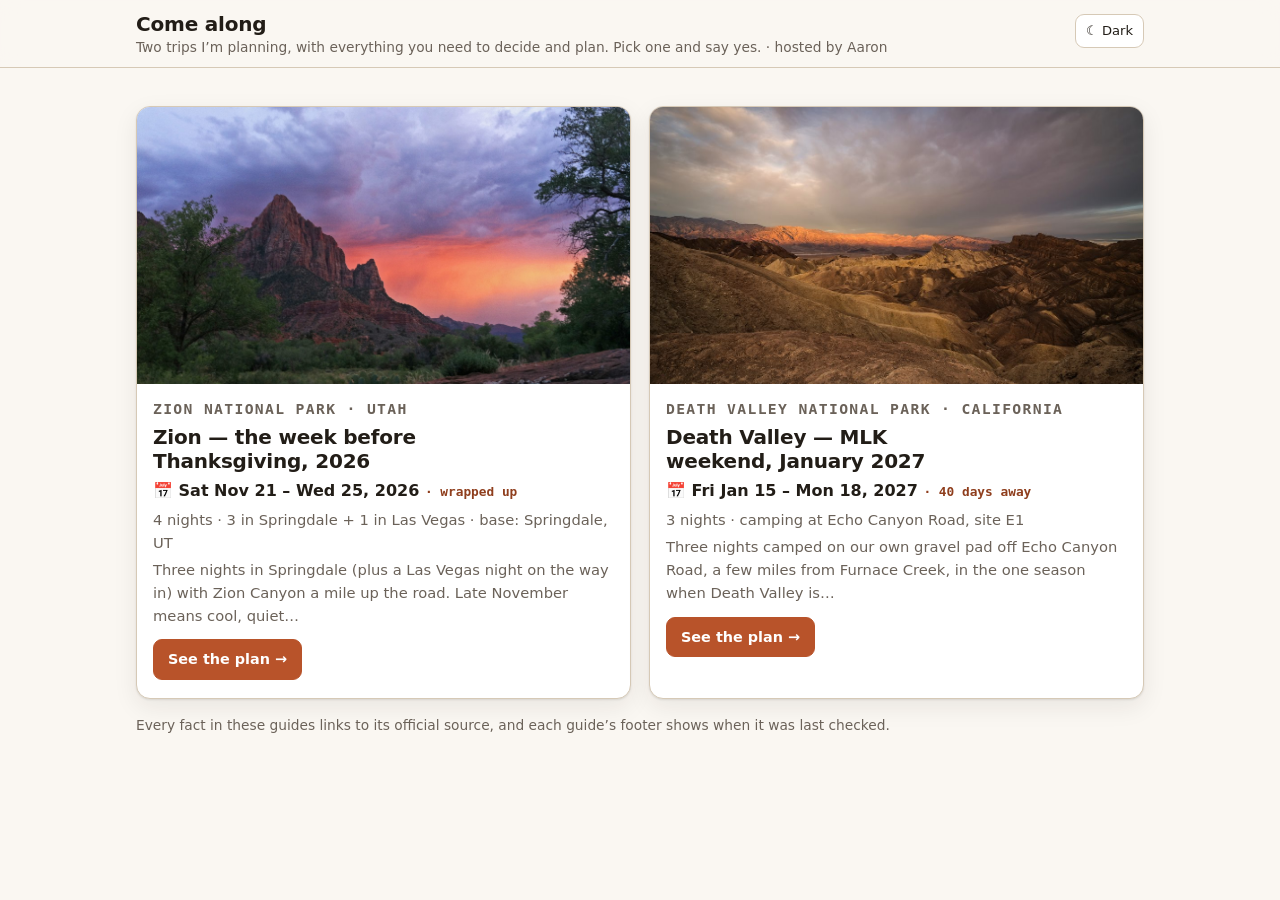
==== commit e1fad879: "v1.2: coordinate-with-host joining, no flights or rental cars, DLI family on the Death Valley roster" ====
--- a/index.html
+++ b/index.html
@@ -382,7 +382,7 @@
 </style></head><body data-slug="landing" data-name="Come along">
 <a class="skip" href="#main">Skip to content</a>
 <header class="site"><div class="masthead"><div class="titles"><h1>Come along</h1><p class="sub">Two trips I’m planning, with everything you need to decide and plan. Pick one and say yes. · hosted by Aaron</p></div><div class="tools"><button type="button" class="iconbtn" id="themeBtn">☾ Dark</button></div></div></header>
-<main id="main"><div class="guides"><a class="gcard" href="guides/zion/index.html#trip"><img src="guides/zion/img/hero.jpg" alt="Zion Canyon at sunrise with the Virgin River below towering red and cream sandstone walls" loading="lazy" onerror="this.replaceWith(Object.assign(document.createElement('div'),{className:'noimg'}))"><div class="b"><p class="eyebrow">Zion National Park · Utah</p><h2>Zion — the week before Thanksgiving, 2026</h2><p class="gdates">📅 Sat Nov 21 – Wed 25, 2026 <span class="tb-count" data-start="2026-11-21" data-end="2026-11-25"></span></p><p>4 nights · 3 in Springdale + 1 in Las Vegas · base: Springdale, UT</p><p class="linkrow">Three nights in Springdale (plus a Las Vegas night on the way in) with Zion Canyon a mile up the road. Late November means cool, quiet…</p><p class="cta"><span class="btn primary">See the plan &amp; RSVP →</span></p></div></a><a class="gcard" href="guides/death-valley/index.html#trip"><img src="guides/death-valley/img/zabriskie-point.jpg" alt="Sunrise light on the golden badlands at Zabriskie Point, Death Valley" loading="lazy" onerror="this.replaceWith(Object.assign(document.createElement('div'),{className:'noimg'}))"><div class="b"><p class="eyebrow">Death Valley National Park · California</p><h2>Death Valley — MLK weekend, January 2027</h2><p class="gdates">📅 Fri Jan 15 – Mon 18, 2027 <span class="tb-count" data-start="2027-01-15" data-end="2027-01-18"></span></p><p>3 nights · camping at Echo Canyon Road, site E1</p><p class="linkrow">Three nights camped on our own gravel pad off Echo Canyon Road, a few miles from Furnace Creek, in the one season when Death Valley is…</p><p class="cta"><span class="btn primary">See the plan &amp; RSVP →</span></p></div></a></div>
+<main id="main"><div class="guides"><a class="gcard" href="guides/zion/index.html#trip"><img src="guides/zion/img/hero.jpg" alt="Zion Canyon at sunrise with the Virgin River below towering red and cream sandstone walls" loading="lazy" onerror="this.replaceWith(Object.assign(document.createElement('div'),{className:'noimg'}))"><div class="b"><p class="eyebrow">Zion National Park · Utah</p><h2>Zion — the week before Thanksgiving, 2026</h2><p class="gdates">📅 Sat Nov 21 – Wed 25, 2026 <span class="tb-count" data-start="2026-11-21" data-end="2026-11-25"></span></p><p>4 nights · 3 in Springdale + 1 in Las Vegas · base: Springdale, UT</p><p class="linkrow">Three nights in Springdale (plus a Las Vegas night on the way in) with Zion Canyon a mile up the road. Late November means cool, quiet…</p><p class="cta"><span class="btn primary">See the plan →</span></p></div></a><a class="gcard" href="guides/death-valley/index.html#trip"><img src="guides/death-valley/img/zabriskie-point.jpg" alt="Sunrise light on the golden badlands at Zabriskie Point, Death Valley" loading="lazy" onerror="this.replaceWith(Object.assign(document.createElement('div'),{className:'noimg'}))"><div class="b"><p class="eyebrow">Death Valley National Park · California</p><h2>Death Valley — MLK weekend, January 2027</h2><p class="gdates">📅 Fri Jan 15 – Mon 18, 2027 <span class="tb-count" data-start="2027-01-15" data-end="2027-01-18"></span></p><p>3 nights · camping at Echo Canyon Road, site E1</p><p class="linkrow">Three nights camped on our own gravel pad off Echo Canyon Road, a few miles from Furnace Creek, in the one season when Death Valley is…</p><p class="cta"><span class="btn primary">See the plan →</span></p></div></a></div>
 <p class="linkrow">Every fact in these guides links to its official source, and each guide’s footer shows when it was last checked.</p></main>
 <script>"use strict";
 (function(){
@@ -505,12 +505,6 @@
   // ---- My picks (localStorage + shareable) ----
   function pickNames(){return ST.trip.map(id=>cards.find(c=>c.id===id)).filter(Boolean).map(c=>c.dataset.name)}
   function picksUrl(){return pageUrl()+"#trip/picks="+ST.trip.join(",")}
-  function rsvpText(){
-    const who=RSVP?RSVP.contactName||RSVP.host:"";
-    const names=pickNames();
-    return "Hi "+(who||"there")+" — I’m in for "+(RSVP?RSVP.title+" ("+RSVP.dates+")":"the trip")+".\n"+
-      "People: \nNights: \nDriving: \n"+(names.length?"My picks: "+names.join(", ")+"\n":"")+(names.length?picksUrl():pageUrl());
-  }
   function tripBtnState(){
     cards.forEach(c=>{const b=$(".addtrip",c);if(!b)return;const on=ST.trip.includes(c.id);b.classList.toggle("on",on);b.setAttribute("aria-pressed",on);b.textContent=on?"✓ In my picks":"+ Add to my picks"});
     const cnt=$("#tripCount");if(cnt){cnt.textContent=ST.trip.length;cnt.hidden=!ST.trip.length}
@@ -518,17 +512,15 @@
   }
   function renderTrip(){
     const box=$("#picksBox");if(!box)return;
-    if(!ST.trip.length){box.innerHTML='<p class="trip-empty">Nothing picked yet. Tap a tile above or open <a href="#top10">Top 10</a> and hit <b>Add to my picks</b> on anything you’d want to do. Your picks are kept in this browser and go out with your RSVP.</p>';return}
+    if(!ST.trip.length){box.innerHTML='<p class="trip-empty">Nothing picked yet. Tap a tile above or open <a href="#top10">Top 10</a> and hit <b>Add to my picks</b> on anything you’d want to do. Picks are kept in this browser; copy the link to send them to the host.</p>';return}
     let permits=0;
     const items=ST.trip.map(id=>cards.find(c=>c.id===id)).filter(Boolean).map((c,i)=>{
       const d=c.dataset;if(d.permit!=="none")permits++;
       return '<li><span class="n">'+(i+1)+'</span><span class="t"><a href="#top10/'+esc(c.id)+'">'+esc(d.name)+'</a><small>'+esc([d.typeLabel,d.difficultyLabel,d.time].filter(Boolean).join(" · "))+(d.permit!=="none"?' · permit '+esc(d.permit):'')+'</small></span><button type="button" class="btn ghost rmtrip" data-id="'+esc(c.id)+'" aria-label="Remove '+esc(d.name)+'">Remove</button></li>';
     }).join("");
     box.innerHTML='<ul class="trip-list">'+items+'</ul><p class="linkrow">'+ST.trip.length+' of '+cards.length+' picked'+(permits?' · <b>'+permits+'</b> need'+(permits>1?'':'s')+' a permit or lottery':'')+' · kept in this browser</p>'+
-      '<p class="cta"><button type="button" class="btn primary" id="picksSend">Send my picks with my RSVP</button> <button type="button" class="btn" id="picksCopy">Copy a link to my picks</button> <button type="button" class="btn ghost" id="tripPrint">Print my picks</button> <button type="button" class="btn ghost danger" id="tripClear">Clear</button></p>';
-    $("#picksSend",box).addEventListener("click",()=>{const r=$(".rsvp");if(r)r.click();else copy(rsvpText(),$("#picksSend",box),"RSVP copied","Copied ✓")});
-    $("#picksCopy",box).addEventListener("click",e=>copy(picksUrl(),e.currentTarget,"Link to your picks copied"));
-    $("#tripPrint",box).addEventListener("click",()=>{document.body.classList.add("print-picks");addEventListener("afterprint",()=>document.body.classList.remove("print-picks"),{once:true});window.print()});
+      '<p class="cta"><button type="button" class="btn primary" id="picksCopy">Copy a link to my picks</button> <button type="button" class="btn ghost danger" id="tripClear">Clear</button></p>';
+    $("#picksCopy",box).addEventListener("click",e=>copy(picksUrl(),e.currentTarget,"Link to your picks copied","Link copied ✓ — send it to the host"));
     $("#tripClear",box).addEventListener("click",()=>{if(confirm("Clear your picks?")){ST.trip=[];save(ST);tripBtnState();applyFilters()}});
   }
   document.addEventListener("click",e=>{
@@ -536,13 +528,6 @@
     const r=e.target.closest(".rmtrip");if(r){ST.trip=ST.trip.filter(x=>x!==r.dataset.id);save(ST);tripBtnState();if(F.trip)applyFilters();return}
     const cp=e.target.closest(".copylink");if(cp){copy(pageUrl()+"#top10/"+cp.dataset.id,cp,"Link copied","Link copied");return}
     const sp=e.target.closest(".sharepage");if(sp){copy(pageUrl()+"#trip",sp,"Link copied","Link copied ✓");return}
-    const rs=e.target.closest(".rsvp");
-    if(rs){
-      const text=rsvpText();
-      if(rs.dataset.kind==="mail"){const subj=(RSVP?RSVP.title:"Trip")+" — count me in";rs.href=rs.href.split("?")[0]+"?subject="+encodeURIComponent(subj)+"&body="+encodeURIComponent(text);return}
-      if(rs.dataset.kind==="sms"){rs.href=rs.href.split("?")[0]+"?&body="+encodeURIComponent(text);return}
-      e.preventDefault();copy(text,rs,"RSVP copied — paste it into the chat","RSVP copied ✓ — paste it into the chat");
-    }
   });
   tripBtnState();applyFilters();
 
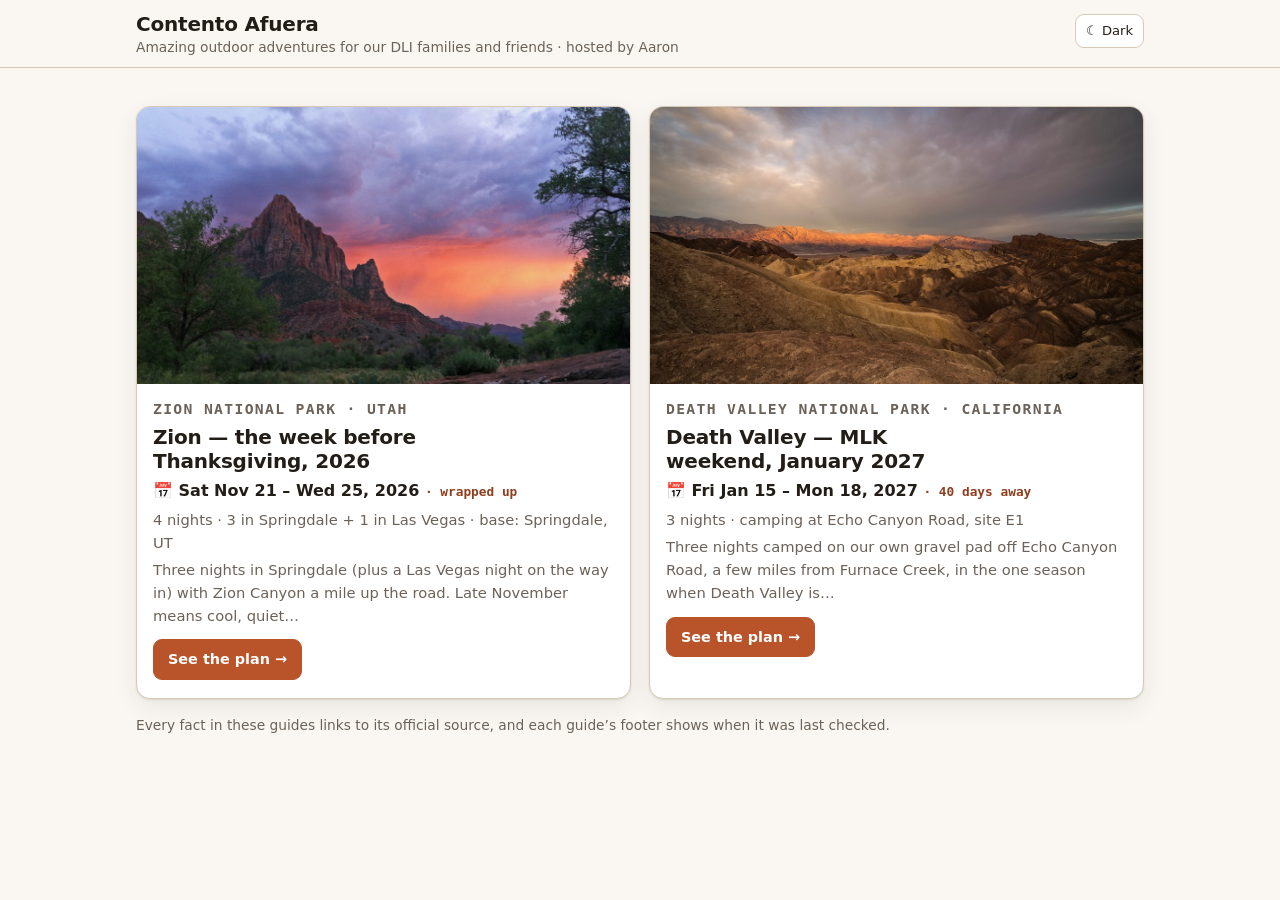
==== commit 0980bdf5: "Site title: Contento Afuera — Amazing outdoor adventures for our DLI families and friends Co-Authore" ====
--- a/index.html
+++ b/index.html
@@ -1,7 +1,7 @@
 <!doctype html>
 <html lang="en"><head><meta charset="utf-8"><meta name="viewport" content="width=device-width,initial-scale=1">
-<title>Come along</title><meta name="description" content="Two trips I’m planning, with everything you need to decide and plan. Pick one and say yes.">
-<meta property="og:title" content="Come along"><meta property="og:description" content="Two trips I’m planning, with everything you need to decide and plan. Pick one and say yes."><meta property="og:type" content="website"><meta property="og:image" content="https://aaronmsoto.github.io/travel-guides/guides/zion/img/hero.jpg"><meta property="og:url" content="https://aaronmsoto.github.io/travel-guides/"><meta name="twitter:card" content="summary_large_image"><meta name="robots" content="noindex">
+<title>Contento Afuera</title><meta name="description" content="Amazing outdoor adventures for our DLI families and friends">
+<meta property="og:title" content="Contento Afuera"><meta property="og:description" content="Amazing outdoor adventures for our DLI families and friends"><meta property="og:type" content="website"><meta property="og:image" content="https://aaronmsoto.github.io/travel-guides/guides/zion/img/hero.jpg"><meta property="og:url" content="https://aaronmsoto.github.io/travel-guides/"><meta name="twitter:card" content="summary_large_image"><meta name="robots" content="noindex">
 <style>/* travel-guides shared theme v2 — tokens first, per-park overrides via --accent */
 :root{
   --bg:#faf7f2; --surface:#ffffff; --surface2:#f1ece3; --ink:#221d17; --muted:#6b6259;
@@ -55,9 +55,9 @@
 .masthead .titles{flex:1;min-width:200px}
 .masthead h1{font-size:1.25rem;margin:0;line-height:1.2}
 .masthead .sub{color:var(--muted);font-size:.86rem;margin:.1em 0 .6em}
-.masthead .crumbs{font-family:var(--mono);font-size:.7rem;letter-spacing:.08em;text-transform:uppercase;color:var(--muted);margin:0 0 .15em}
-.masthead .crumbs a{color:inherit;text-decoration:none;display:inline-block;padding:4px 0}
-.masthead .crumbs a:hover{color:var(--accent-ink)}
+.masthead .crumbs{display:flex;align-items:center;gap:10px;font-family:var(--mono);font-size:.7rem;letter-spacing:.08em;text-transform:uppercase;color:var(--muted);margin:0 0 .3em}
+.masthead .homelink{font:600 .8rem/1 var(--sans);letter-spacing:0;text-transform:none;color:var(--accent-ink);text-decoration:none;background:var(--accent-soft);border:1px solid color-mix(in srgb,var(--accent) 35%,transparent);border-radius:99px;padding:5px 11px;display:inline-flex;align-items:center;min-height:28px}
+.masthead .homelink:hover{background:var(--accent);color:var(--on-accent)}
 .tools{display:flex;gap:6px;align-items:center;padding-top:2px}
 .iconbtn{appearance:none;border:1px solid var(--line);background:var(--surface);color:var(--ink);border-radius:9px;padding:6px 10px;font:inherit;font-size:.82rem;cursor:pointer;display:inline-flex;gap:6px;align-items:center;text-decoration:none;min-height:32px}
 .iconbtn:hover{background:var(--surface2)}
@@ -70,7 +70,7 @@
 @media (max-width:720px){
   .masthead{padding-top:8px;gap:8px}
   .masthead h1{font-size:1.05rem}
-  .masthead .crumbs{display:none}
+  .masthead .crumbs{margin-bottom:.2em}.masthead .crumbs .sep{display:none}
   .masthead .sub{margin:.05em 0 .3em;font-size:.8rem;overflow:hidden;text-overflow:ellipsis;white-space:nowrap}
   body.scrolled .masthead .sub{display:none}
   .tools{padding-top:0}
@@ -338,6 +338,10 @@
 /* footer */
 footer.site{max-width:var(--maxw);margin:0 auto;padding:20px 16px 60px;color:var(--muted);font-size:.84rem;border-top:1px solid var(--line)}
 footer.site h2{font-size:1rem;color:var(--ink)}
+.footnav{display:flex;flex-wrap:wrap;gap:16px 28px;align-items:flex-start;padding:0 0 18px;margin:0 0 18px;border-bottom:1px solid var(--line)}
+.footnav ul{columns:1;margin:0;padding:0;list-style:none}
+.footnav li{margin:.2em 0;font-size:.95rem}
+.footnav .eyebrow{margin-bottom:.2em}
 footer.site ul{columns:2;column-gap:30px}
 @media (max-width:640px){footer.site ul{columns:1}}
 footer.site li{break-inside:avoid}
@@ -379,9 +383,9 @@
   body.print-picks #trip{display:block!important;break-before:auto}
   body.print-picks #trip>*:not(#picks):not(.sech){display:none!important}
 }
-</style></head><body data-slug="landing" data-name="Come along">
+</style></head><body data-slug="landing" data-name="Contento Afuera">
 <a class="skip" href="#main">Skip to content</a>
-<header class="site"><div class="masthead"><div class="titles"><h1>Come along</h1><p class="sub">Two trips I’m planning, with everything you need to decide and plan. Pick one and say yes. · hosted by Aaron</p></div><div class="tools"><button type="button" class="iconbtn" id="themeBtn">☾ Dark</button></div></div></header>
+<header class="site"><div class="masthead"><div class="titles"><h1>Contento Afuera</h1><p class="sub">Amazing outdoor adventures for our DLI families and friends · hosted by Aaron</p></div><div class="tools"><button type="button" class="iconbtn" id="themeBtn">☾ Dark</button></div></div></header>
 <main id="main"><div class="guides"><a class="gcard" href="guides/zion/index.html#trip"><img src="guides/zion/img/hero.jpg" alt="Zion Canyon at sunrise with the Virgin River below towering red and cream sandstone walls" loading="lazy" onerror="this.replaceWith(Object.assign(document.createElement('div'),{className:'noimg'}))"><div class="b"><p class="eyebrow">Zion National Park · Utah</p><h2>Zion — the week before Thanksgiving, 2026</h2><p class="gdates">📅 Sat Nov 21 – Wed 25, 2026 <span class="tb-count" data-start="2026-11-21" data-end="2026-11-25"></span></p><p>4 nights · 3 in Springdale + 1 in Las Vegas · base: Springdale, UT</p><p class="linkrow">Three nights in Springdale (plus a Las Vegas night on the way in) with Zion Canyon a mile up the road. Late November means cool, quiet…</p><p class="cta"><span class="btn primary">See the plan →</span></p></div></a><a class="gcard" href="guides/death-valley/index.html#trip"><img src="guides/death-valley/img/zabriskie-point.jpg" alt="Sunrise light on the golden badlands at Zabriskie Point, Death Valley" loading="lazy" onerror="this.replaceWith(Object.assign(document.createElement('div'),{className:'noimg'}))"><div class="b"><p class="eyebrow">Death Valley National Park · California</p><h2>Death Valley — MLK weekend, January 2027</h2><p class="gdates">📅 Fri Jan 15 – Mon 18, 2027 <span class="tb-count" data-start="2027-01-15" data-end="2027-01-18"></span></p><p>3 nights · camping at Echo Canyon Road, site E1</p><p class="linkrow">Three nights camped on our own gravel pad off Echo Canyon Road, a few miles from Furnace Creek, in the one season when Death Valley is…</p><p class="cta"><span class="btn primary">See the plan →</span></p></div></a></div>
 <p class="linkrow">Every fact in these guides links to its official source, and each guide’s footer shows when it was last checked.</p></main>
 <script>"use strict";
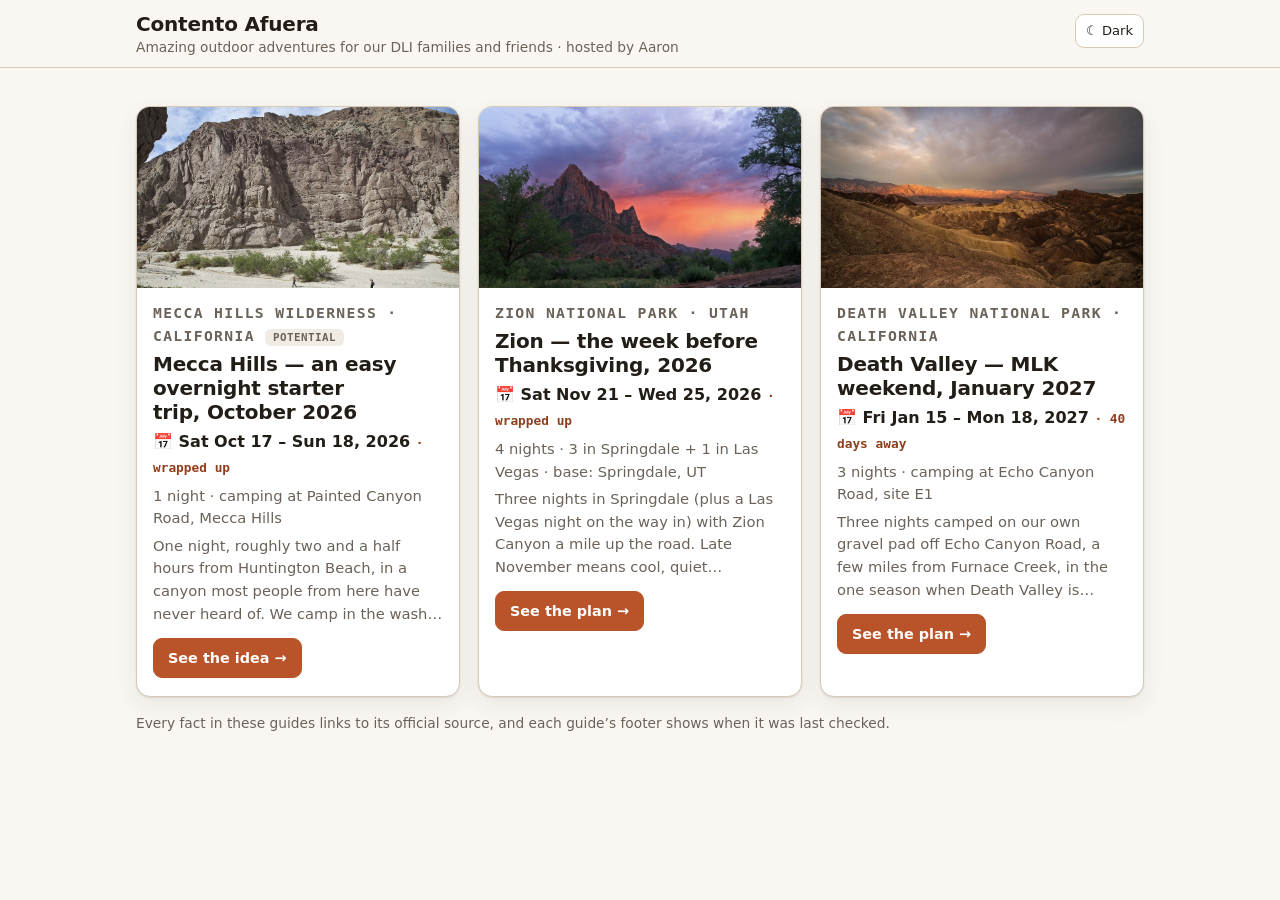
==== commit c027987c: "Mecca Hills: researched guide.json and notes, hike timed to end at sunset, images in progress Co-Aut" ====
--- a/index.html
+++ b/index.html
@@ -1,7 +1,7 @@
 <!doctype html>
 <html lang="en"><head><meta charset="utf-8"><meta name="viewport" content="width=device-width,initial-scale=1">
 <title>Contento Afuera</title><meta name="description" content="Amazing outdoor adventures for our DLI families and friends">
-<meta property="og:title" content="Contento Afuera"><meta property="og:description" content="Amazing outdoor adventures for our DLI families and friends"><meta property="og:type" content="website"><meta property="og:image" content="https://aaronmsoto.github.io/travel-guides/guides/zion/img/hero.jpg"><meta property="og:url" content="https://aaronmsoto.github.io/travel-guides/"><meta name="twitter:card" content="summary_large_image"><meta name="robots" content="noindex">
+<meta property="og:title" content="Contento Afuera"><meta property="og:description" content="Amazing outdoor adventures for our DLI families and friends"><meta property="og:type" content="website"><meta property="og:image" content="https://aaronmsoto.github.io/travel-guides/guides/mecca-hills/img/hero.jpg"><meta property="og:url" content="https://aaronmsoto.github.io/travel-guides/"><meta name="twitter:card" content="summary_large_image"><meta name="robots" content="noindex">
 <style>/* travel-guides shared theme v2 — tokens first, per-park overrides via --accent */
 :root{
   --bg:#faf7f2; --surface:#ffffff; --surface2:#f1ece3; --ink:#221d17; --muted:#6b6259;
@@ -386,7 +386,7 @@
 </style></head><body data-slug="landing" data-name="Contento Afuera">
 <a class="skip" href="#main">Skip to content</a>
 <header class="site"><div class="masthead"><div class="titles"><h1>Contento Afuera</h1><p class="sub">Amazing outdoor adventures for our DLI families and friends · hosted by Aaron</p></div><div class="tools"><button type="button" class="iconbtn" id="themeBtn">☾ Dark</button></div></div></header>
-<main id="main"><div class="guides"><a class="gcard" href="guides/zion/index.html#trip"><img src="guides/zion/img/hero.jpg" alt="Zion Canyon at sunrise with the Virgin River below towering red and cream sandstone walls" loading="lazy" onerror="this.replaceWith(Object.assign(document.createElement('div'),{className:'noimg'}))"><div class="b"><p class="eyebrow">Zion National Park · Utah</p><h2>Zion — the week before Thanksgiving, 2026</h2><p class="gdates">📅 Sat Nov 21 – Wed 25, 2026 <span class="tb-count" data-start="2026-11-21" data-end="2026-11-25"></span></p><p>4 nights · 3 in Springdale + 1 in Las Vegas · base: Springdale, UT</p><p class="linkrow">Three nights in Springdale (plus a Las Vegas night on the way in) with Zion Canyon a mile up the road. Late November means cool, quiet…</p><p class="cta"><span class="btn primary">See the plan →</span></p></div></a><a class="gcard" href="guides/death-valley/index.html#trip"><img src="guides/death-valley/img/zabriskie-point.jpg" alt="Sunrise light on the golden badlands at Zabriskie Point, Death Valley" loading="lazy" onerror="this.replaceWith(Object.assign(document.createElement('div'),{className:'noimg'}))"><div class="b"><p class="eyebrow">Death Valley National Park · California</p><h2>Death Valley — MLK weekend, January 2027</h2><p class="gdates">📅 Fri Jan 15 – Mon 18, 2027 <span class="tb-count" data-start="2027-01-15" data-end="2027-01-18"></span></p><p>3 nights · camping at Echo Canyon Road, site E1</p><p class="linkrow">Three nights camped on our own gravel pad off Echo Canyon Road, a few miles from Furnace Creek, in the one season when Death Valley is…</p><p class="cta"><span class="btn primary">See the plan →</span></p></div></a></div>
+<main id="main"><div class="guides"><a class="gcard" href="guides/mecca-hills/index.html#trip"><img src="guides/mecca-hills/img/hero.jpg" alt="Narrow, layered sandstone walls of a slot canyon in the Mecca Hills, with a wooden ladder leaning against a dry fall" loading="lazy" onerror="this.replaceWith(Object.assign(document.createElement('div'),{className:'noimg'}))"><div class="b"><p class="eyebrow">Mecca Hills Wilderness · California <span class="tag">potential</span></p><h2>Mecca Hills — an easy overnight starter trip, October 2026</h2><p class="gdates">📅 Sat Oct 17 – Sun 18, 2026 <span class="tb-count" data-start="2026-10-17" data-end="2026-10-18"></span></p><p>1 night · camping at Painted Canyon Road, Mecca Hills</p><p class="linkrow">One night, roughly two and a half hours from Huntington Beach, in a canyon most people from here have never heard of. We camp in the wash…</p><p class="cta"><span class="btn primary">See the idea →</span></p></div></a><a class="gcard" href="guides/zion/index.html#trip"><img src="guides/zion/img/hero.jpg" alt="Zion Canyon at sunrise with the Virgin River below towering red and cream sandstone walls" loading="lazy" onerror="this.replaceWith(Object.assign(document.createElement('div'),{className:'noimg'}))"><div class="b"><p class="eyebrow">Zion National Park · Utah</p><h2>Zion — the week before Thanksgiving, 2026</h2><p class="gdates">📅 Sat Nov 21 – Wed 25, 2026 <span class="tb-count" data-start="2026-11-21" data-end="2026-11-25"></span></p><p>4 nights · 3 in Springdale + 1 in Las Vegas · base: Springdale, UT</p><p class="linkrow">Three nights in Springdale (plus a Las Vegas night on the way in) with Zion Canyon a mile up the road. Late November means cool, quiet…</p><p class="cta"><span class="btn primary">See the plan →</span></p></div></a><a class="gcard" href="guides/death-valley/index.html#trip"><img src="guides/death-valley/img/zabriskie-point.jpg" alt="Sunrise light on the golden badlands at Zabriskie Point, Death Valley" loading="lazy" onerror="this.replaceWith(Object.assign(document.createElement('div'),{className:'noimg'}))"><div class="b"><p class="eyebrow">Death Valley National Park · California</p><h2>Death Valley — MLK weekend, January 2027</h2><p class="gdates">📅 Fri Jan 15 – Mon 18, 2027 <span class="tb-count" data-start="2027-01-15" data-end="2027-01-18"></span></p><p>3 nights · camping at Echo Canyon Road, site E1</p><p class="linkrow">Three nights camped on our own gravel pad off Echo Canyon Road, a few miles from Furnace Creek, in the one season when Death Valley is…</p><p class="cta"><span class="btn primary">See the plan →</span></p></div></a></div>
 <p class="linkrow">Every fact in these guides links to its official source, and each guide’s footer shows when it was last checked.</p></main>
 <script>"use strict";
 (function(){
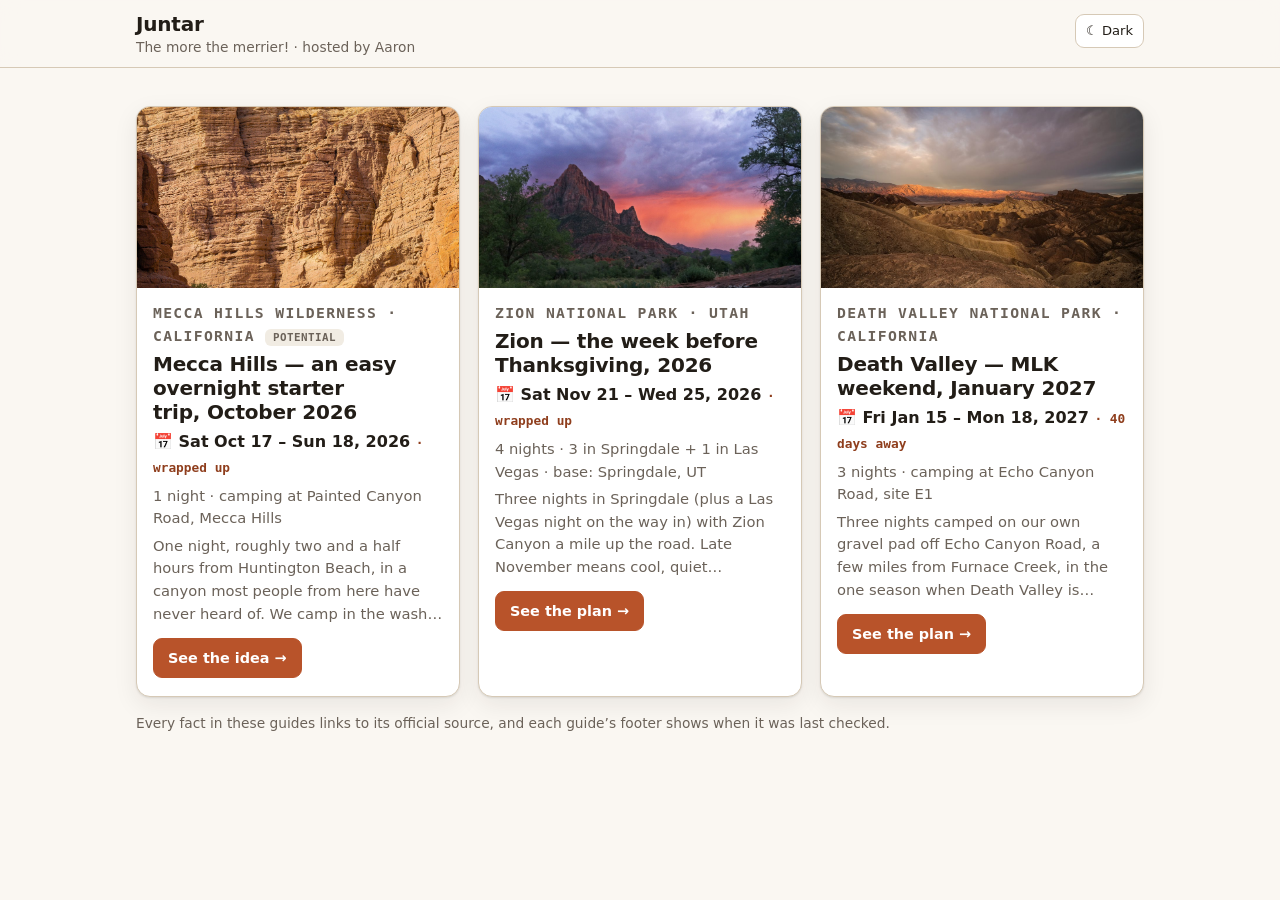
==== commit 0af3e805: "Site title: Juntar — The more the merrier! Co-Authored-By: Claude Fable 5.1 <noreply@anthropic.com> " ====
--- a/index.html
+++ b/index.html
@@ -1,7 +1,7 @@
 <!doctype html>
 <html lang="en"><head><meta charset="utf-8"><meta name="viewport" content="width=device-width,initial-scale=1">
-<title>Contento Afuera</title><meta name="description" content="Amazing outdoor adventures for our DLI families and friends">
-<meta property="og:title" content="Contento Afuera"><meta property="og:description" content="Amazing outdoor adventures for our DLI families and friends"><meta property="og:type" content="website"><meta property="og:image" content="https://aaronmsoto.github.io/travel-guides/guides/mecca-hills/img/hero.jpg"><meta property="og:url" content="https://aaronmsoto.github.io/travel-guides/"><meta name="twitter:card" content="summary_large_image"><meta name="robots" content="noindex">
+<title>Juntar</title><meta name="description" content="The more the merrier!">
+<meta property="og:title" content="Juntar"><meta property="og:description" content="The more the merrier!"><meta property="og:type" content="website"><meta property="og:image" content="https://aaronmsoto.github.io/travel-guides/guides/mecca-hills/img/hero.jpg"><meta property="og:url" content="https://aaronmsoto.github.io/travel-guides/"><meta name="twitter:card" content="summary_large_image"><meta name="robots" content="noindex">
 <style>/* travel-guides shared theme v2 — tokens first, per-park overrides via --accent */
 :root{
   --bg:#faf7f2; --surface:#ffffff; --surface2:#f1ece3; --ink:#221d17; --muted:#6b6259;
@@ -383,9 +383,9 @@
   body.print-picks #trip{display:block!important;break-before:auto}
   body.print-picks #trip>*:not(#picks):not(.sech){display:none!important}
 }
-</style></head><body data-slug="landing" data-name="Contento Afuera">
+</style></head><body data-slug="landing" data-name="Juntar">
 <a class="skip" href="#main">Skip to content</a>
-<header class="site"><div class="masthead"><div class="titles"><h1>Contento Afuera</h1><p class="sub">Amazing outdoor adventures for our DLI families and friends · hosted by Aaron</p></div><div class="tools"><button type="button" class="iconbtn" id="themeBtn">☾ Dark</button></div></div></header>
+<header class="site"><div class="masthead"><div class="titles"><h1>Juntar</h1><p class="sub">The more the merrier! · hosted by Aaron</p></div><div class="tools"><button type="button" class="iconbtn" id="themeBtn">☾ Dark</button></div></div></header>
 <main id="main"><div class="guides"><a class="gcard" href="guides/mecca-hills/index.html#trip"><img src="guides/mecca-hills/img/hero.jpg" alt="Narrow, layered sandstone walls of a slot canyon in the Mecca Hills, with a wooden ladder leaning against a dry fall" loading="lazy" onerror="this.replaceWith(Object.assign(document.createElement('div'),{className:'noimg'}))"><div class="b"><p class="eyebrow">Mecca Hills Wilderness · California <span class="tag">potential</span></p><h2>Mecca Hills — an easy overnight starter trip, October 2026</h2><p class="gdates">📅 Sat Oct 17 – Sun 18, 2026 <span class="tb-count" data-start="2026-10-17" data-end="2026-10-18"></span></p><p>1 night · camping at Painted Canyon Road, Mecca Hills</p><p class="linkrow">One night, roughly two and a half hours from Huntington Beach, in a canyon most people from here have never heard of. We camp in the wash…</p><p class="cta"><span class="btn primary">See the idea →</span></p></div></a><a class="gcard" href="guides/zion/index.html#trip"><img src="guides/zion/img/hero.jpg" alt="Zion Canyon at sunrise with the Virgin River below towering red and cream sandstone walls" loading="lazy" onerror="this.replaceWith(Object.assign(document.createElement('div'),{className:'noimg'}))"><div class="b"><p class="eyebrow">Zion National Park · Utah</p><h2>Zion — the week before Thanksgiving, 2026</h2><p class="gdates">📅 Sat Nov 21 – Wed 25, 2026 <span class="tb-count" data-start="2026-11-21" data-end="2026-11-25"></span></p><p>4 nights · 3 in Springdale + 1 in Las Vegas · base: Springdale, UT</p><p class="linkrow">Three nights in Springdale (plus a Las Vegas night on the way in) with Zion Canyon a mile up the road. Late November means cool, quiet…</p><p class="cta"><span class="btn primary">See the plan →</span></p></div></a><a class="gcard" href="guides/death-valley/index.html#trip"><img src="guides/death-valley/img/zabriskie-point.jpg" alt="Sunrise light on the golden badlands at Zabriskie Point, Death Valley" loading="lazy" onerror="this.replaceWith(Object.assign(document.createElement('div'),{className:'noimg'}))"><div class="b"><p class="eyebrow">Death Valley National Park · California</p><h2>Death Valley — MLK weekend, January 2027</h2><p class="gdates">📅 Fri Jan 15 – Mon 18, 2027 <span class="tb-count" data-start="2027-01-15" data-end="2027-01-18"></span></p><p>3 nights · camping at Echo Canyon Road, site E1</p><p class="linkrow">Three nights camped on our own gravel pad off Echo Canyon Road, a few miles from Furnace Creek, in the one season when Death Valley is…</p><p class="cta"><span class="btn primary">See the plan →</span></p></div></a></div>
 <p class="linkrow">Every fact in these guides links to its official source, and each guide’s footer shows when it was last checked.</p></main>
 <script>"use strict";
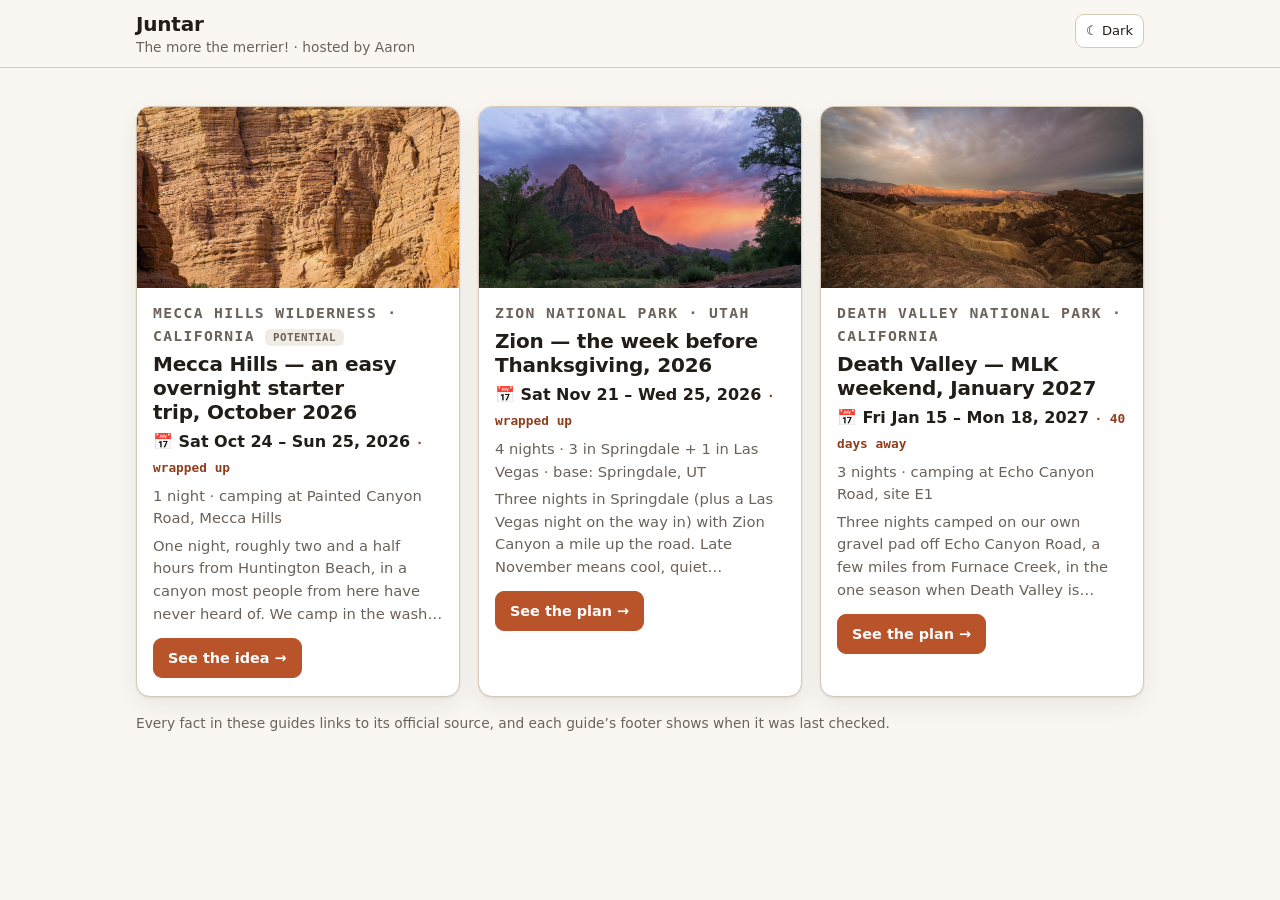
==== commit b3b6e60d: "Mecca Hills: move trip to Oct 24-25, 2026 Same Sat/Sun pattern as the original Oct 17-18 dates. Re-f" ====
--- a/index.html
+++ b/index.html
@@ -1,7 +1,7 @@
 <!doctype html>
 <html lang="en"><head><meta charset="utf-8"><meta name="viewport" content="width=device-width,initial-scale=1">
 <title>Juntar</title><meta name="description" content="The more the merrier!">
-<meta property="og:title" content="Juntar"><meta property="og:description" content="The more the merrier!"><meta property="og:type" content="website"><meta property="og:image" content="https://aaronmsoto.github.io/travel-guides/guides/mecca-hills/img/hero.jpg"><meta property="og:url" content="https://aaronmsoto.github.io/travel-guides/"><meta name="twitter:card" content="summary_large_image"><meta name="robots" content="noindex">
+<meta property="og:title" content="Juntar"><meta property="og:description" content="The more the merrier!"><meta property="og:type" content="website"><meta property="og:image" content="https://juntar.net/guides/mecca-hills/img/hero.jpg"><meta property="og:url" content="https://juntar.net/"><meta name="twitter:card" content="summary_large_image"><meta name="robots" content="noindex">
 <style>/* travel-guides shared theme v2 — tokens first, per-park overrides via --accent */
 :root{
   --bg:#faf7f2; --surface:#ffffff; --surface2:#f1ece3; --ink:#221d17; --muted:#6b6259;
@@ -386,7 +386,7 @@
 </style></head><body data-slug="landing" data-name="Juntar">
 <a class="skip" href="#main">Skip to content</a>
 <header class="site"><div class="masthead"><div class="titles"><h1>Juntar</h1><p class="sub">The more the merrier! · hosted by Aaron</p></div><div class="tools"><button type="button" class="iconbtn" id="themeBtn">☾ Dark</button></div></div></header>
-<main id="main"><div class="guides"><a class="gcard" href="guides/mecca-hills/index.html#trip"><img src="guides/mecca-hills/img/hero.jpg" alt="Narrow, layered sandstone walls of a slot canyon in the Mecca Hills, with a wooden ladder leaning against a dry fall" loading="lazy" onerror="this.replaceWith(Object.assign(document.createElement('div'),{className:'noimg'}))"><div class="b"><p class="eyebrow">Mecca Hills Wilderness · California <span class="tag">potential</span></p><h2>Mecca Hills — an easy overnight starter trip, October 2026</h2><p class="gdates">📅 Sat Oct 17 – Sun 18, 2026 <span class="tb-count" data-start="2026-10-17" data-end="2026-10-18"></span></p><p>1 night · camping at Painted Canyon Road, Mecca Hills</p><p class="linkrow">One night, roughly two and a half hours from Huntington Beach, in a canyon most people from here have never heard of. We camp in the wash…</p><p class="cta"><span class="btn primary">See the idea →</span></p></div></a><a class="gcard" href="guides/zion/index.html#trip"><img src="guides/zion/img/hero.jpg" alt="Zion Canyon at sunrise with the Virgin River below towering red and cream sandstone walls" loading="lazy" onerror="this.replaceWith(Object.assign(document.createElement('div'),{className:'noimg'}))"><div class="b"><p class="eyebrow">Zion National Park · Utah</p><h2>Zion — the week before Thanksgiving, 2026</h2><p class="gdates">📅 Sat Nov 21 – Wed 25, 2026 <span class="tb-count" data-start="2026-11-21" data-end="2026-11-25"></span></p><p>4 nights · 3 in Springdale + 1 in Las Vegas · base: Springdale, UT</p><p class="linkrow">Three nights in Springdale (plus a Las Vegas night on the way in) with Zion Canyon a mile up the road. Late November means cool, quiet…</p><p class="cta"><span class="btn primary">See the plan →</span></p></div></a><a class="gcard" href="guides/death-valley/index.html#trip"><img src="guides/death-valley/img/zabriskie-point.jpg" alt="Sunrise light on the golden badlands at Zabriskie Point, Death Valley" loading="lazy" onerror="this.replaceWith(Object.assign(document.createElement('div'),{className:'noimg'}))"><div class="b"><p class="eyebrow">Death Valley National Park · California</p><h2>Death Valley — MLK weekend, January 2027</h2><p class="gdates">📅 Fri Jan 15 – Mon 18, 2027 <span class="tb-count" data-start="2027-01-15" data-end="2027-01-18"></span></p><p>3 nights · camping at Echo Canyon Road, site E1</p><p class="linkrow">Three nights camped on our own gravel pad off Echo Canyon Road, a few miles from Furnace Creek, in the one season when Death Valley is…</p><p class="cta"><span class="btn primary">See the plan →</span></p></div></a></div>
+<main id="main"><div class="guides"><a class="gcard" href="guides/mecca-hills/index.html#trip"><img src="guides/mecca-hills/img/hero.jpg" alt="Narrow, layered sandstone walls of a slot canyon in the Mecca Hills, with a wooden ladder leaning against a dry fall" loading="lazy" onerror="this.replaceWith(Object.assign(document.createElement('div'),{className:'noimg'}))"><div class="b"><p class="eyebrow">Mecca Hills Wilderness · California <span class="tag">potential</span></p><h2>Mecca Hills — an easy overnight starter trip, October 2026</h2><p class="gdates">📅 Sat Oct 24 – Sun 25, 2026 <span class="tb-count" data-start="2026-10-24" data-end="2026-10-25"></span></p><p>1 night · camping at Painted Canyon Road, Mecca Hills</p><p class="linkrow">One night, roughly two and a half hours from Huntington Beach, in a canyon most people from here have never heard of. We camp in the wash…</p><p class="cta"><span class="btn primary">See the idea →</span></p></div></a><a class="gcard" href="guides/zion/index.html#trip"><img src="guides/zion/img/hero.jpg" alt="Zion Canyon at sunrise with the Virgin River below towering red and cream sandstone walls" loading="lazy" onerror="this.replaceWith(Object.assign(document.createElement('div'),{className:'noimg'}))"><div class="b"><p class="eyebrow">Zion National Park · Utah</p><h2>Zion — the week before Thanksgiving, 2026</h2><p class="gdates">📅 Sat Nov 21 – Wed 25, 2026 <span class="tb-count" data-start="2026-11-21" data-end="2026-11-25"></span></p><p>4 nights · 3 in Springdale + 1 in Las Vegas · base: Springdale, UT</p><p class="linkrow">Three nights in Springdale (plus a Las Vegas night on the way in) with Zion Canyon a mile up the road. Late November means cool, quiet…</p><p class="cta"><span class="btn primary">See the plan →</span></p></div></a><a class="gcard" href="guides/death-valley/index.html#trip"><img src="guides/death-valley/img/zabriskie-point.jpg" alt="Sunrise light on the golden badlands at Zabriskie Point, Death Valley" loading="lazy" onerror="this.replaceWith(Object.assign(document.createElement('div'),{className:'noimg'}))"><div class="b"><p class="eyebrow">Death Valley National Park · California</p><h2>Death Valley — MLK weekend, January 2027</h2><p class="gdates">📅 Fri Jan 15 – Mon 18, 2027 <span class="tb-count" data-start="2027-01-15" data-end="2027-01-18"></span></p><p>3 nights · camping at Echo Canyon Road, site E1</p><p class="linkrow">Three nights camped on our own gravel pad off Echo Canyon Road, a few miles from Furnace Creek, in the one season when Death Valley is…</p><p class="cta"><span class="btn primary">See the plan →</span></p></div></a></div>
 <p class="linkrow">Every fact in these guides links to its official source, and each guide’s footer shows when it was last checked.</p></main>
 <script>"use strict";
 (function(){
